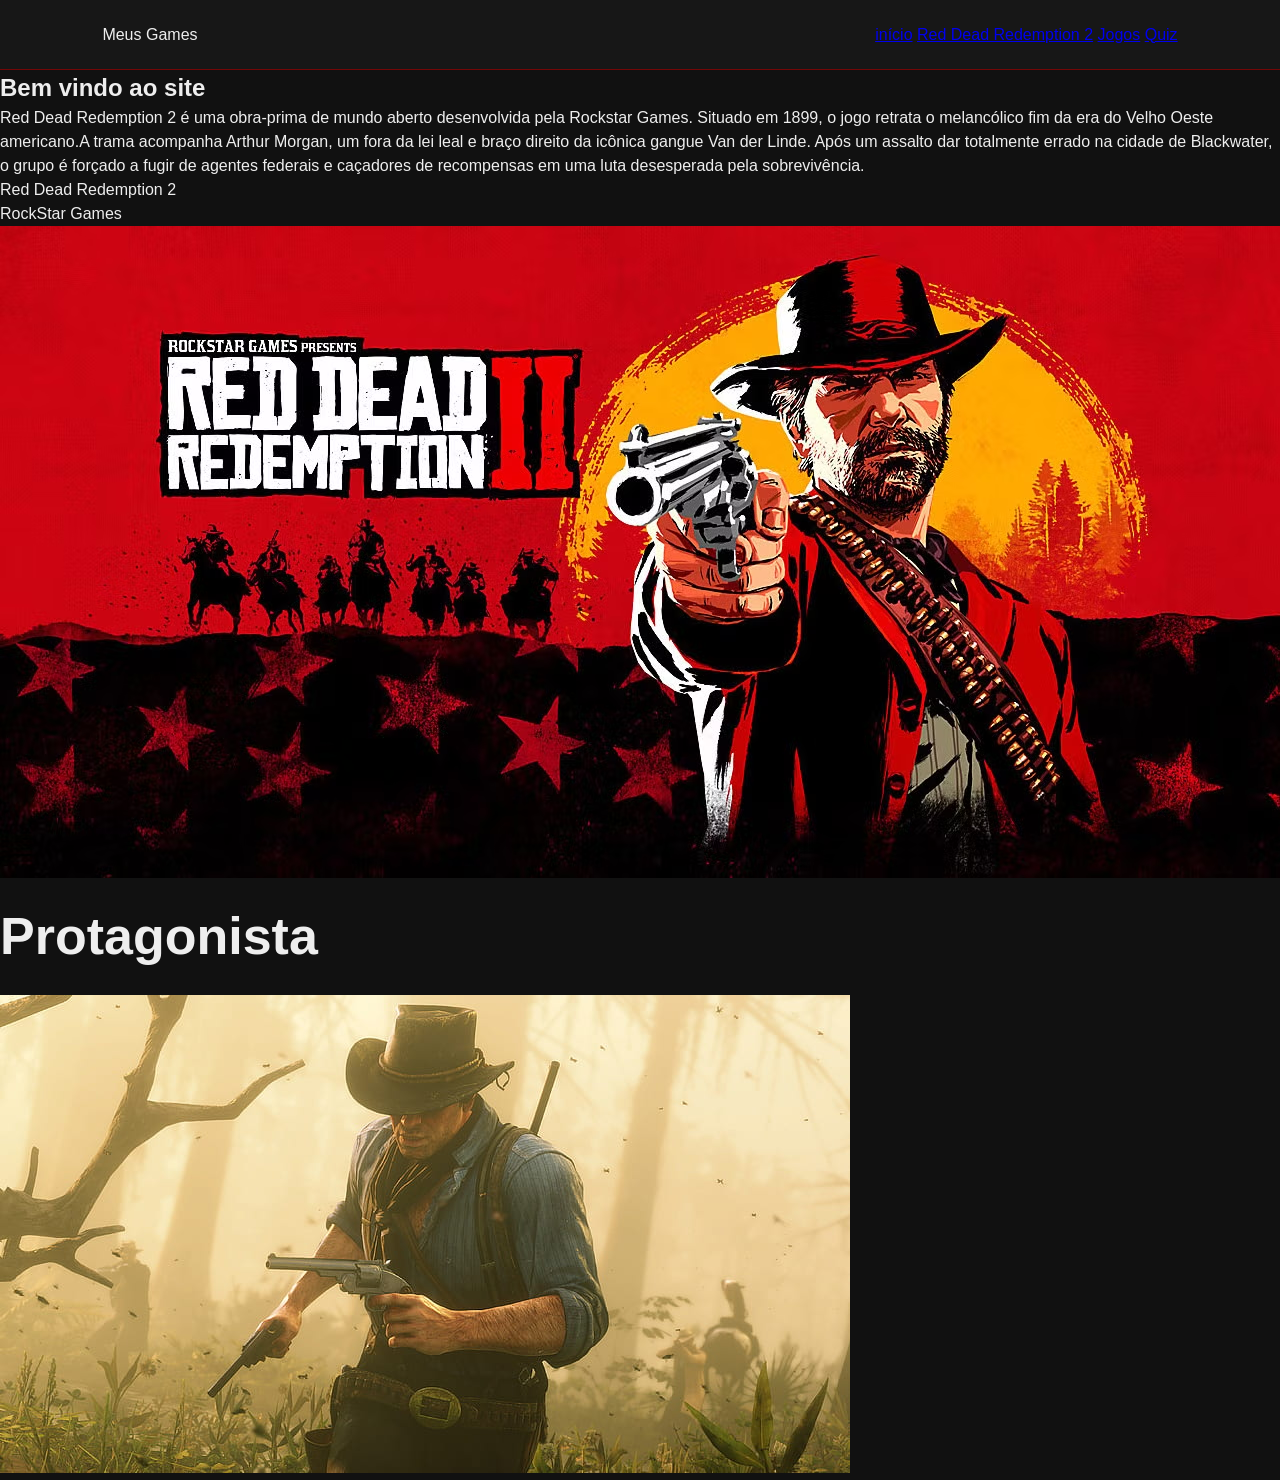
==== index.html @ 09d01063 "feat: site sobre rdr2" ====
<!DOCTYPE html>
<html lang="pt-br">

<head>
    <meta charset="UTF-8">
    <meta name="viewport" content="width=device-width, initial-scale=1.0">
    <title>Meus Games</title>
    <link rel="stylesheet" href="./assets/css/style.css">
</head>

<body>
    <header>
        <div id="numero1">
            Meus Games
        </div>
        <nav class="Menu">
            <a href="./page2.html">início</a>
            <a href="#Red Dead Redemption 2">Red Dead Redemption 2</a>
            <a href="#jogos">Jogos</a>
            <a href="#quiz">Quiz</a>
        </nav>
    </header>

    <main>
        <h2 id="inico">Bem vindo ao site</h2>
        <p>Red Dead Redemption 2 é uma obra-prima de mundo aberto desenvolvida pela Rockstar Games. Situado em 1899, o
            jogo retrata o melancólico fim da era do Velho Oeste americano.A trama acompanha Arthur Morgan, um fora da
            lei leal e braço direito da icônica gangue Van der Linde. Após um assalto dar totalmente errado na cidade de
            Blackwater, o grupo é forçado a fugir de agentes federais e caçadores de recompensas em uma luta desesperada
            pela sobrevivência.</p>
        <p>Red Dead Redemption 2</p>
        <p>RockStar Games</p>


        

    </main>



    <img src="./assets/img.download/red-dead-redemption-2-hero-banner-03-ps4-us-07jun18.avif" alt="Imagem de Destaque">
    <h1>Protagonista</h1>
    <img src="./assets/img.download/desktop-wallpaper-red-dead-redemption-2-ps4-new-games-background-and.jpg"
        alt="Imagem de Destaque">

</body>

</html>
---- assets/css/style.css ----
* {
    margin: 0;
    padding: 0;
    box-sizing: border-box;
}
 
body {
    background-color: #111;
    color: #eee;
    font-family: Arial, Helvetica, sans-serif;
    line-height: 1.5;
}
 
header {
    height: 70px;
    display: flex;
    align-items: center;
    justify-content: space-between;
    padding: 0 8%;
    background-color: #171717;
    border-bottom: 1px solid #730707;
    position: sticky;
    top: 0;
    z-index: 10;
}
 
.logo {
    font-size: 25px;
    font-weight: bold;
}
 
.logo::first-letter {
    color: #730707;
}
 
.menu {
    display: flex;
    gap: 30px;
}
 
.menu a {
    color: #aaa;
    text-decoration: none;
    font-size: 14px;
}
 
.menu a:hover {
    color: #b60000;
}
 
.destaque {
    min-height: 520px;
    position: relative;
    overflow: hidden;
}
 
.destaque img {
    width: 100%;
    height: 520px;
    object-fit: cover;
    display: block;
}
 
.destaque::after {
    content: "";
    position: absolute;
    inset: 0;
    background:
        linear-gradient(90deg,
            rgba(0, 0, 0, 0.95),
            rgba(0, 0, 0, 0.65),
            rgba(0, 0, 0, 0.15));
}
 
.destaque-conteudo {
    position: absolute;
    z-index: 1;
    top: 50%;
    left: 8%;
    transform: translateY(-50%);
    max-width: 620px;
}
 
.categoria {
    color: #e63946;
    font-size: 11px;
    font-weight: bold;
    letter-spacing: 1.5px;
}
h1 {
    font-size: 52px;
    line-height: 1,05;
    margin: 12px 0 20px;

    
}
.destaque p {
    color: #ccc;
    max-width: 550px;
    margin-bottom: 25px;
}
.botao {
    padding: 13px 22px;
    border: none;
    border-radius: 5px;
    background-color: #e63946;
    color: white;
    font-weight: bold;
    cursor: pointer;
}
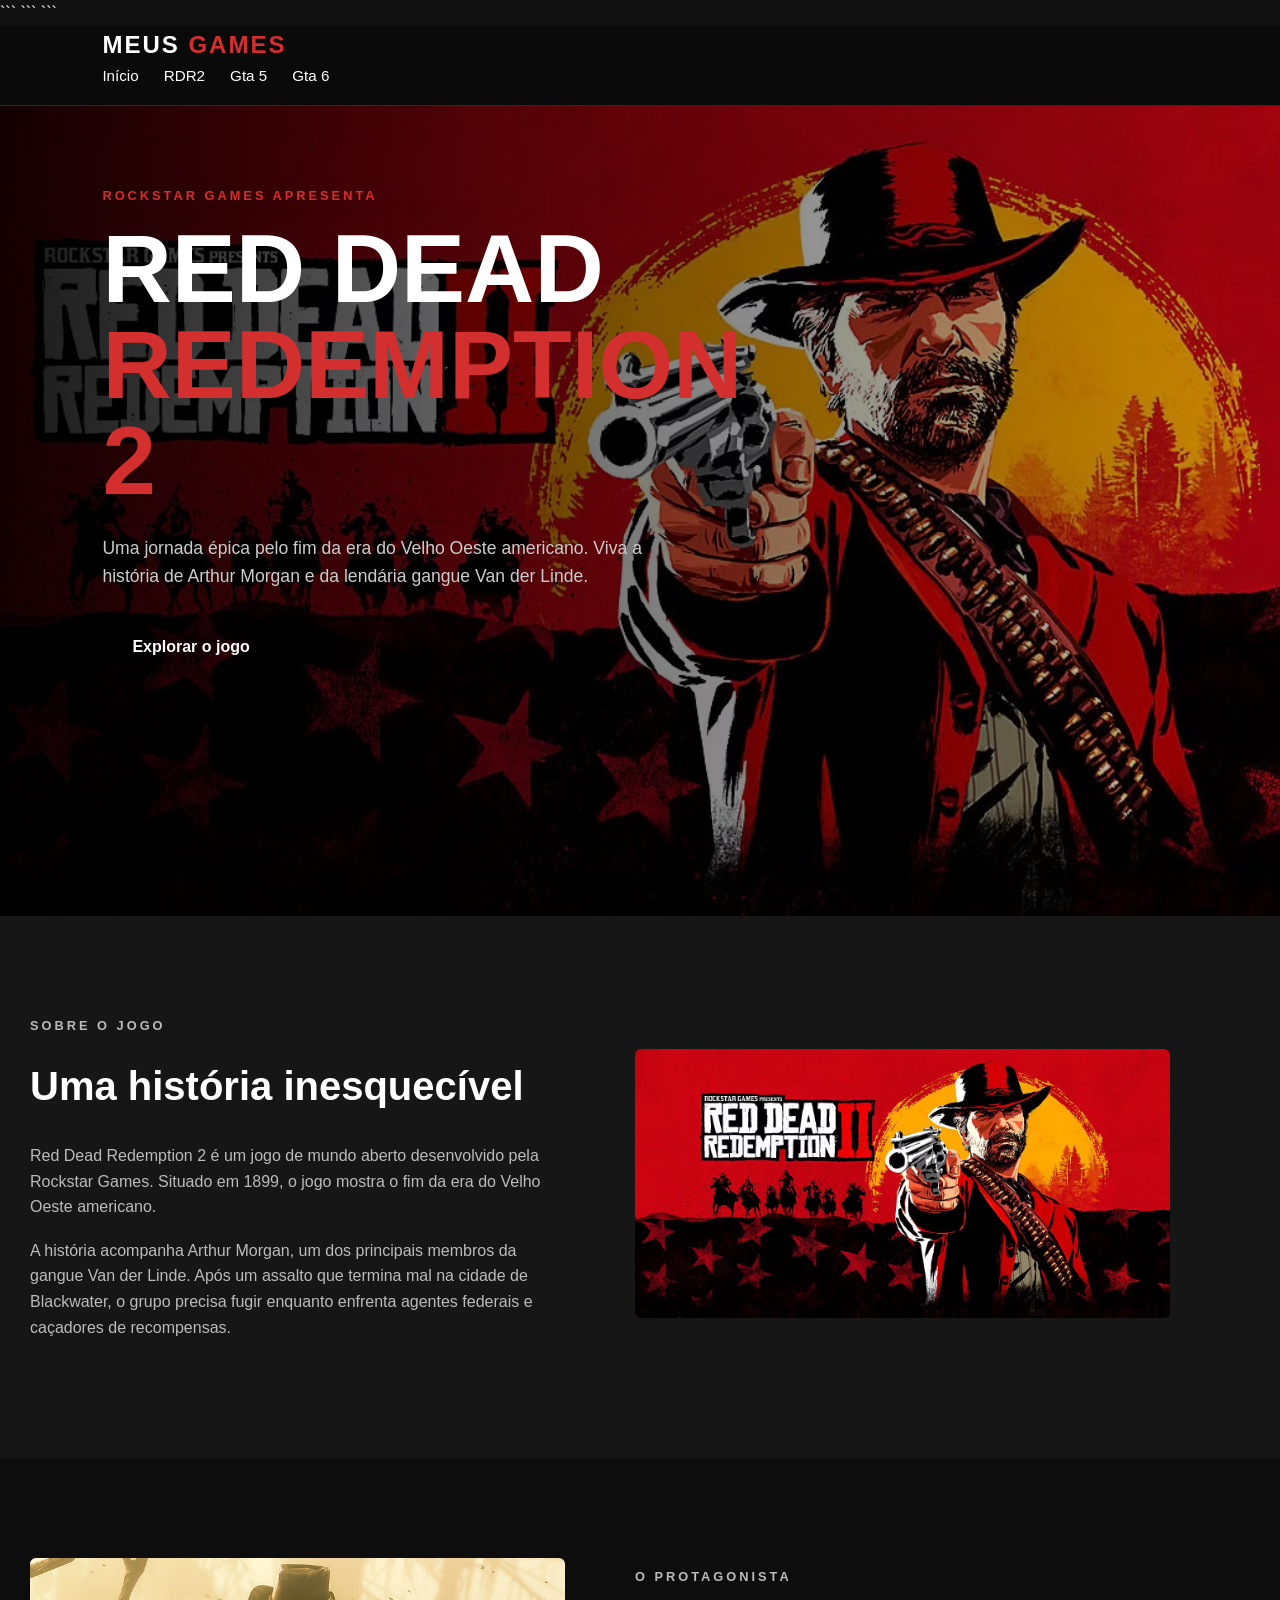
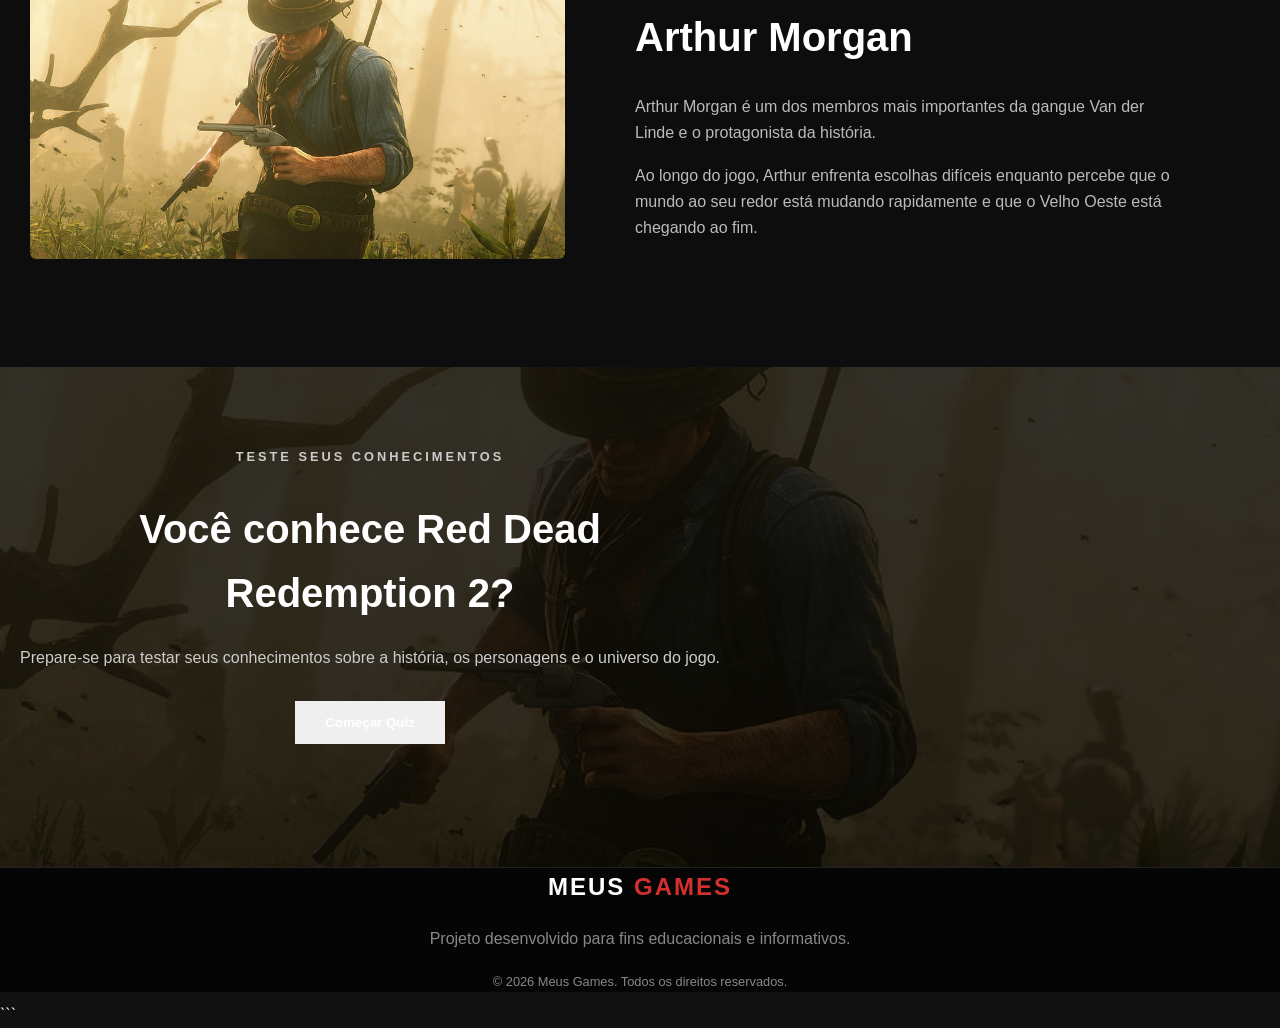
==== commit 9a55f911: "feat:site sobre rdr2" ====
--- a/index.html
+++ b/index.html
@@ -1,48 +1,196 @@
 <!DOCTYPE html>
-<html lang="pt-br">
+
+<html lang="pt-BR">
 
 <head>
     <meta charset="UTF-8">
     <meta name="viewport" content="width=device-width, initial-scale=1.0">
-    <title>Meus Games</title>
+
+    ```
+    <meta name="description" content="Site dedicado a Red Dead Redemption 2 e ao universo dos games.">
+
+    <title>Meus Games | Red Dead Redemption 2</title>
+
+    <!-- Arquivo CSS -->
     <link rel="stylesheet" href="./assets/css/style.css">
+    ```
+
 </head>
 
 <body>
-    <header>
-        <div id="numero1">
-            Meus Games
+
+    ```
+    <!-- CABEÇALHO -->
+    <header class="header">
+
+        <div class="logo">
+            <a href="#inicio">MEUS <span>GAMES</span></a>
         </div>
-        <nav class="Menu">
-            <a href="./page2.html">início</a>
-            <a href="#Red Dead Redemption 2">Red Dead Redemption 2</a>
-            <a href="#jogos">Jogos</a>
-            <a href="#quiz">Quiz</a>
+
+        <nav class="menu">
+            <a href="./page2.html">Início</a>
+            <a href="#rdr2">RDR2</a>
+            <a href="#Gta 5">Gta 5</a>
+            <a href="#Gta 6">Gta 6</a>
         </nav>
+
     </header>
 
+
+    <!-- CONTEÚDO PRINCIPAL -->
     <main>
-        <h2 id="inico">Bem vindo ao site</h2>
-        <p>Red Dead Redemption 2 é uma obra-prima de mundo aberto desenvolvida pela Rockstar Games. Situado em 1899, o
-            jogo retrata o melancólico fim da era do Velho Oeste americano.A trama acompanha Arthur Morgan, um fora da
-            lei leal e braço direito da icônica gangue Van der Linde. Após um assalto dar totalmente errado na cidade de
-            Blackwater, o grupo é forçado a fugir de agentes federais e caçadores de recompensas em uma luta desesperada
-            pela sobrevivência.</p>
-        <p>Red Dead Redemption 2</p>
-        <p>RockStar Games</p>
+
+        <!-- SEÇÃO INICIAL -->
+        <section class="hero" id="inicio">
+
+            <div class="hero-conteudo">
+
+                <p class="subtitulo">
+                    ROCKSTAR GAMES APRESENTA
+                </p>
+
+                <h1>
+                    Red Dead<br>
+                    <span>Redemption 2</span>
+                </h1>
+
+                <p class="descricao">
+                    Uma jornada épica pelo fim da era do Velho Oeste americano.
+                    Viva a história de Arthur Morgan e da lendária gangue
+                    Van der Linde.
+                </p>
+
+                <a href="#rdr2" class="botao">
+                    Explorar o jogo
+                </a>
+
+            </div>
+
+        </section>
 
 
-        
+        <!-- SOBRE O JOGO -->
+        <section class="sobre" id="rdr2">
+
+            <div class="container">
+
+                <div class="texto-sobre">
+
+                    <p class="subtitulo">SOBRE O JOGO</p>
+
+                    <h2>Uma história inesquecível</h2>
+
+                    <p>
+                        Red Dead Redemption 2 é um jogo de mundo aberto
+                        desenvolvido pela Rockstar Games. Situado em 1899,
+                        o jogo mostra o fim da era do Velho Oeste americano.
+                    </p>
+
+                    <p>
+                        A história acompanha Arthur Morgan, um dos principais
+                        membros da gangue Van der Linde. Após um assalto que
+                        termina mal na cidade de Blackwater, o grupo precisa
+                        fugir enquanto enfrenta agentes federais e caçadores
+                        de recompensas.
+                    </p>
+
+                </div>
+
+
+                <div class="imagem-sobre">
+
+                    <img src="./assets/img.download/red-dead-redemption-2-hero-banner-03-ps4-us-07jun18.avif"
+                        alt="Paisagem de Red Dead Redemption 2">
+
+                </div>
+
+            </div>
+
+        </section>
+
+
+        <!-- PERSONAGEM -->
+        <section class="personagem" id="jogos">
+
+            <div class="container personagem-container">
+
+                <div class="imagem-personagem">
+
+                    <img src="./assets/img.download/desktop-wallpaper-red-dead-redemption-2-ps4-new-games-background-and.jpg"
+                        alt="Arthur Morgan, protagonista de Red Dead Redemption 2">
+
+                </div>
+
+
+                <div class="texto-personagem">
+
+                    <p class="subtitulo">O PROTAGONISTA</p>
+
+                    <h2>Arthur Morgan</h2>
+
+                    <p>
+                        Arthur Morgan é um dos membros mais importantes da
+                        gangue Van der Linde e o protagonista da história.
+                    </p>
+
+                    <p>
+                        Ao longo do jogo, Arthur enfrenta escolhas difíceis
+                        enquanto percebe que o mundo ao seu redor está mudando
+                        rapidamente e que o Velho Oeste está chegando ao fim.
+                    </p>
+
+                </div>
+
+            </div>
+
+        </section>
+
+
+        <!-- QUIZ -->
+        <section class="quiz" id="quiz">
+
+            <div class="quiz-conteudo">
+
+                <p class="subtitulo">
+                    TESTE SEUS CONHECIMENTOS
+                </p>
+
+                <h2>Você conhece Red Dead Redemption 2?</h2>
+
+                <p>
+                    Prepare-se para testar seus conhecimentos sobre a história,
+                    os personagens e o universo do jogo.
+                </p>
+
+                <button class="botao" type="button">
+                    Começar Quiz
+                </button>
+
+            </div>
+
+        </section>
 
     </main>
 
 
+    <!-- RODAPÉ -->
+    <footer class="footer">
 
-    <img src="./assets/img.download/red-dead-redemption-2-hero-banner-03-ps4-us-07jun18.avif" alt="Imagem de Destaque">
-    <h1>Protagonista</h1>
-    <img src="./assets/img.download/desktop-wallpaper-red-dead-redemption-2-ps4-new-games-background-and.jpg"
-        alt="Imagem de Destaque">
+        <div class="logo">
+            MEUS <span>GAMES</span>
+        </div>
+
+        <p>
+            Projeto desenvolvido para fins educacionais e informativos.
+        </p>
+
+        <p class="copyright">
+            &copy; 2026 Meus Games. Todos os direitos reservados.
+        </p>
+
+    </footer>
+    ```
 
 </body>
 
-</html>
+</html>
--- a/assets/css/style.css
+++ b/assets/css/style.css
@@ -1,110 +1,369 @@
+
 * {
-    margin: 0;
-    padding: 0;
-    box-sizing: border-box;
-}
- 
+  margin: 0;
+  padding: 0;
+  box-sizing: border-box;
+  }
+
+html {
+scroll-behavior: smooth;
+}
+
 body {
-    background-color: #111;
-    color: #eee;
-    font-family: Arial, Helvetica, sans-serif;
-    line-height: 1.5;
-}
- 
-header {
-    height: 70px;
-    display: flex;
-    align-items: center;
-    justify-content: space-between;
-    padding: 0 8%;
-    background-color: #171717;
-    border-bottom: 1px solid #730707;
-    position: sticky;
-    top: 0;
-    z-index: 10;
-}
- 
+font-family: Arial, Helvetica, sans-serif;
+background-color: #111;
+color: #fff;
+line-height: 1.6;
+}
+
+/* ========================================
+CABEÇALHO
+======================================== */
+
+.header {
+width: 100%;
+min-height: 80px;
+
+```
+display: flex;
+align-items: center;
+justify-content: space-between;
+
+padding: 0 8%;
+
+background-color: #0a0a0a;
+
+position: sticky;
+top: 0;
+z-index: 1000;
+
+border-bottom: 1px solid #2a2a2a;
+```
+
+}
+
+/* ========================================
+LOGO
+======================================== */
+
 .logo {
-    font-size: 25px;
-    font-weight: bold;
-}
- 
-.logo::first-letter {
-    color: #730707;
-}
- 
+font-size: 1.5rem;
+font-weight: bold;
+letter-spacing: 2px;
+}
+
+.logo a {
+color: #fff;
+text-decoration: none;
+}
+
+.logo span {
+color: #d32f2f;
+}
+
+/* ========================================
+MENU
+======================================== */
+
 .menu {
-    display: flex;
-    gap: 30px;
-}
- 
+display: flex;
+gap: 25px;
+}
+
 .menu a {
-    color: #aaa;
-    text-decoration: none;
-    font-size: 14px;
-}
- 
+color: #fff;
+text-decoration: none;
+font-size: 0.95rem;
+transition: 0.3s;
+}
+
 .menu a:hover {
-    color: #b60000;
-}
- 
-.destaque {
-    min-height: 520px;
-    position: relative;
-    overflow: hidden;
-}
- 
-.destaque img {
-    width: 100%;
-    height: 520px;
-    object-fit: cover;
-    display: block;
-}
- 
-.destaque::after {
-    content: "";
-    position: absolute;
-    inset: 0;
-    background:
-        linear-gradient(90deg,
-            rgba(0, 0, 0, 0.95),
-            rgba(0, 0, 0, 0.65),
-            rgba(0, 0, 0, 0.15));
-}
- 
-.destaque-conteudo {
-    position: absolute;
-    z-index: 1;
-    top: 50%;
-    left: 8%;
-    transform: translateY(-50%);
-    max-width: 620px;
-}
- 
-.categoria {
-    color: #e63946;
-    font-size: 11px;
-    font-weight: bold;
-    letter-spacing: 1.5px;
-}
-h1 {
-    font-size: 52px;
-    line-height: 1,05;
-    margin: 12px 0 20px;
-
-    
-}
-.destaque p {
-    color: #ccc;
-    max-width: 550px;
-    margin-bottom: 25px;
-}
+color: #d32f2f;
+}
+
+/* ========================================
+HERO
+======================================== */
+
+.hero {
+min-height: 90vh;
+
+```
+display: flex;
+align-items: center;
+
+padding: 80px 8%;
+
+background:
+    linear-gradient(
+        90deg,
+        rgba(0, 0, 0, 0.9),
+        rgba(0, 0, 0, 0.5),
+        rgba(0, 0, 0, 0.2)
+    ),
+    url("../img.download/red-dead-redemption-2-hero-banner-03-ps4-us-07jun18.avif");
+
+background-size: cover;
+background-position: center;
+```
+
+}
+
+.hero-conteudo {
+max-width: 650px;
+}
+
+.subtitulo {
+color: #d32f2f;
+font-size: 0.8rem;
+font-weight: bold;
+letter-spacing: 3px;
+margin-bottom: 15px;
+}
+
+.hero h1 {
+font-size: clamp(3rem, 8vw, 6rem);
+line-height: 1;
+margin-bottom: 25px;
+text-transform: uppercase;
+}
+
+.hero h1 span {
+color: #d32f2f;
+}
+
+.descricao {
+max-width: 550px;
+font-size: 1.1rem;
+color: #ccc;
+margin-bottom: 30px;
+}
+
+/* ========================================
+BOTÕES
+======================================== */
+
 .botao {
-    padding: 13px 22px;
-    border: none;
-    border-radius: 5px;
-    background-color: #e63946;
-    color: white;
-    font-weight: bold;
-    cursor: pointer;
-}
+display: inline-block;
+
+```
+background-color: #d32f2f;
+color: #fff;
+
+padding: 14px 30px;
+
+border: none;
+text-decoration: none;
+
+font-weight: bold;
+
+cursor: pointer;
+
+transition: 0.3s;
+```
+
+}
+
+.botao:hover {
+background-color: #fff;
+color: #111;
+
+```
+transform: translateY(-3px);
+```
+
+}
+
+/* ========================================
+CONTAINER
+======================================== */
+
+.container {
+max-width: 1200px;
+
+```
+margin: auto;
+
+padding: 100px 30px;
+
+display: flex;
+align-items: center;
+
+gap: 70px;
+```
+
+}
+
+/* ========================================
+SOBRE O JOGO
+======================================== */
+
+.sobre {
+background-color: #161616;
+}
+
+.texto-sobre,
+.texto-personagem {
+flex: 1;
+}
+
+.texto-sobre h2,
+.texto-personagem h2,
+.quiz h2 {
+font-size: 2.5rem;
+margin-bottom: 25px;
+}
+
+.texto-sobre p,
+.texto-personagem p {
+color: #bbb;
+margin-bottom: 18px;
+}
+
+/* ========================================
+IMAGENS
+======================================== */
+
+.imagem-sobre,
+.imagem-personagem {
+flex: 1;
+}
+
+.imagem-sobre img,
+.imagem-personagem img {
+width: 100%;
+
+```
+display: block;
+
+border-radius: 6px;
+
+transition: transform 0.4s ease;
+```
+
+}
+
+.imagem-sobre img:hover,
+.imagem-personagem img:hover {
+transform: scale(1.03);
+}
+
+/* ========================================
+PERSONAGEM
+======================================== */
+
+.personagem {
+background-color: #0d0d0d;
+}
+
+/* ========================================
+QUIZ
+======================================== */
+
+.quiz {
+min-height: 500px;
+
+```
+display: flex;
+align-items: center;
+justify-content: center;
+
+text-align: center;
+
+padding: 80px 20px;
+
+background:
+    linear-gradient(
+        rgba(0, 0, 0, 0.8),
+        rgba(0, 0, 0, 0.8)
+    ),
+    url("../img.download/desktop-wallpaper-red-dead-redemption-2-ps4-new-games-background-and.jpg");
+
+background-size: cover;
+background-position: center;
+```
+
+}
+
+.quiz-conteudo {
+max-width: 700px;
+}
+
+.quiz h2 {
+margin-bottom: 20px;
+}
+
+.quiz p {
+color: #ccc;
+margin-bottom: 30px;
+}
+
+/* ========================================
+RODAPÉ
+======================================== */
+
+.footer {
+text-align: center;
+
+```
+padding: 60px 20px;
+
+background-color: #050505;
+
+border-top: 1px solid #222;
+```
+
+}
+
+.footer .logo {
+margin-bottom: 20px;
+}
+
+.footer p {
+color: #888;
+margin-bottom: 10px;
+}
+
+.copyright {
+font-size: 0.8rem;
+margin-top: 20px;
+}
+
+/* ========================================
+RESPONSIVIDADE
+======================================== */
+
+@media (max-width: 800px) {
+
+```
+.header {
+    flex-direction: column;
+    padding: 20px;
+    gap: 20px;
+}
+
+.menu {
+    gap: 15px;
+    flex-wrap: wrap;
+    justify-content: center;
+}
+
+.container {
+    flex-direction: column;
+    gap: 40px;
+    padding: 70px 25px;
+}
+
+.texto-sobre h2,
+.texto-personagem h2,
+.quiz h2 {
+    font-size: 2rem;
+}
+
+.hero {
+    text-align: center;
+    justify-content: center;
+}
+```
+
+}
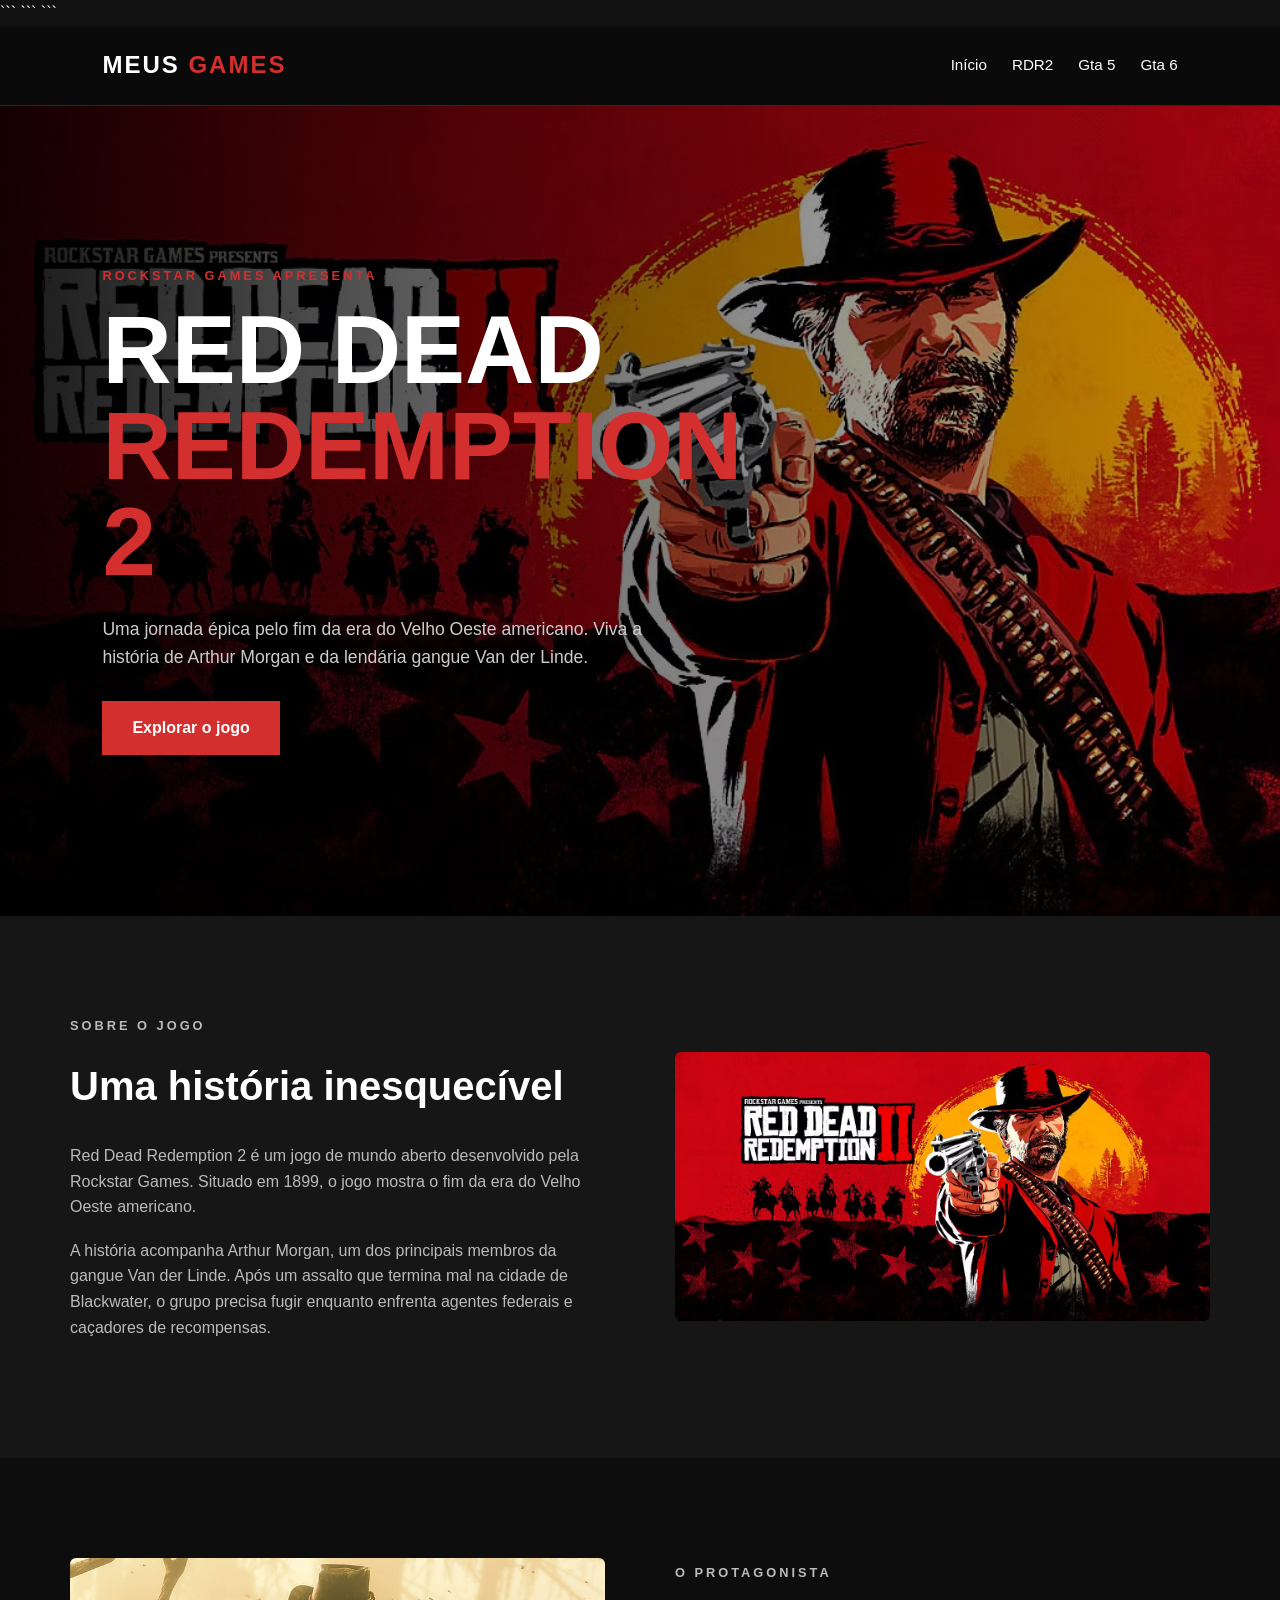
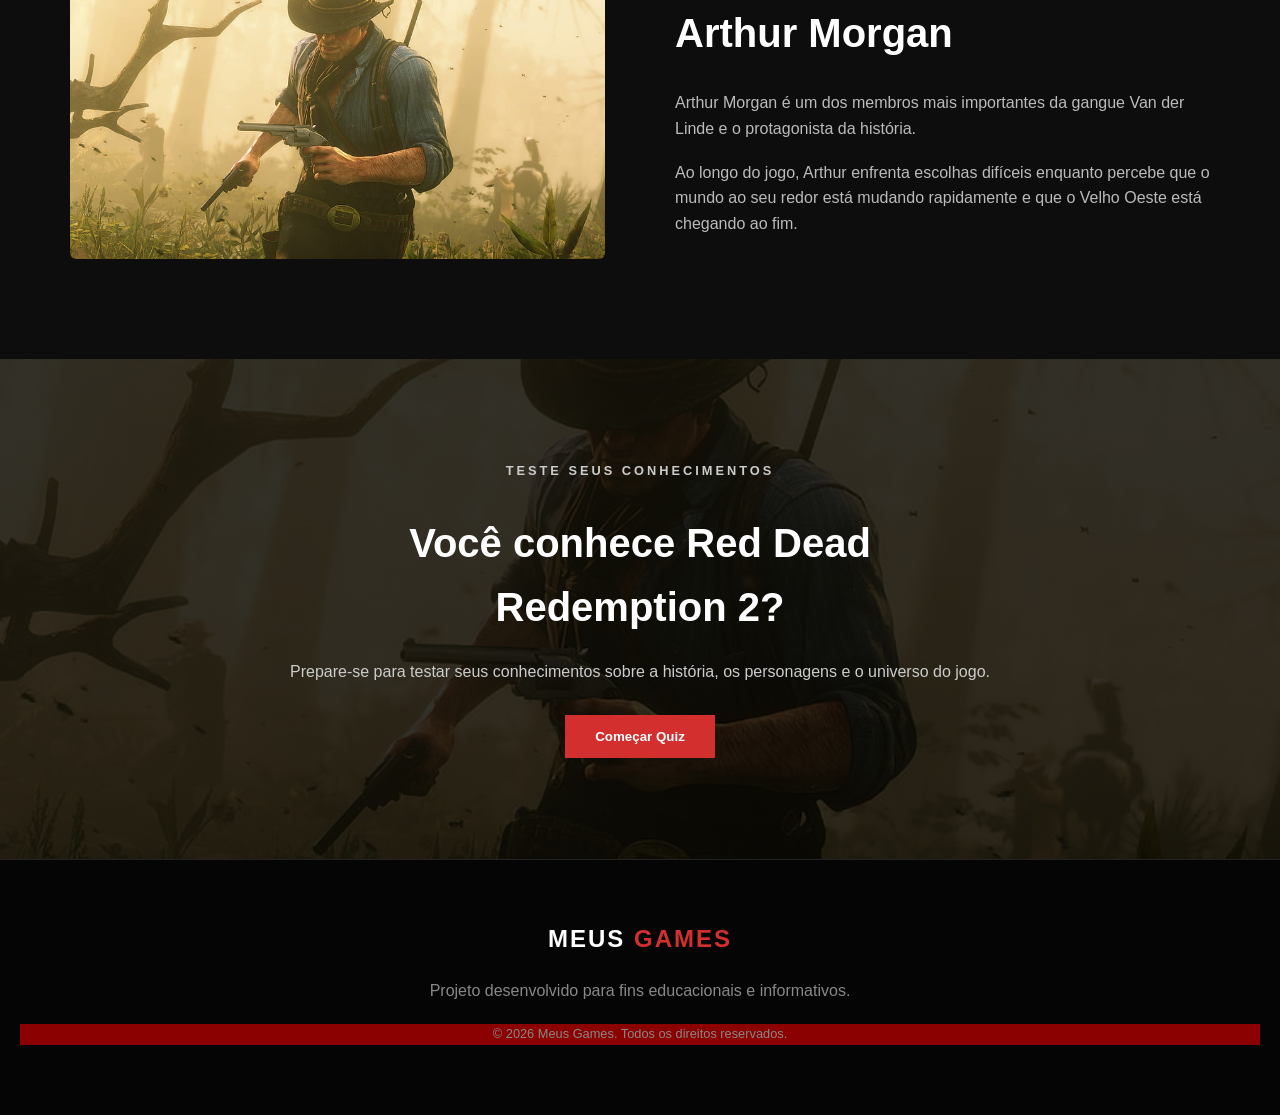
==== commit d8cd4117: "feat:site sobre rdr2" ====
--- a/index.html
+++ b/index.html
@@ -11,7 +11,7 @@
 
     <title>Meus Games | Red Dead Redemption 2</title>
 
-    <!-- Arquivo CSS -->
+    
     <link rel="stylesheet" href="./assets/css/style.css">
     ```
 
@@ -20,7 +20,7 @@
 <body>
 
     ```
-    <!-- CABEÇALHO -->
+    
     <header class="header">
 
         <div class="logo">
@@ -37,10 +37,10 @@
     </header>
 
 
-    <!-- CONTEÚDO PRINCIPAL -->
+    
     <main>
 
-        <!-- SEÇÃO INICIAL -->
+    
         <section class="hero" id="inicio">
 
             <div class="hero-conteudo">
@@ -69,7 +69,7 @@
         </section>
 
 
-        <!-- SOBRE O JOGO -->
+        
         <section class="sobre" id="rdr2">
 
             <div class="container">
@@ -109,7 +109,7 @@
         </section>
 
 
-        <!-- PERSONAGEM -->
+        
         <section class="personagem" id="jogos">
 
             <div class="container personagem-container">
@@ -146,7 +146,7 @@
         </section>
 
 
-        <!-- QUIZ -->
+        
         <section class="quiz" id="quiz">
 
             <div class="quiz-conteudo">
@@ -173,7 +173,7 @@
     </main>
 
 
-    <!-- RODAPÉ -->
+    
     <footer class="footer">
 
         <div class="logo">
@@ -189,8 +189,7 @@
         </p>
 
     </footer>
-    ```
-
+    
 </body>
 
 </html>
--- a/assets/css/style.css
+++ b/assets/css/style.css
@@ -4,96 +4,58 @@
   padding: 0;
   box-sizing: border-box;
   }
-
 html {
 scroll-behavior: smooth;
 }
-
 body {
 font-family: Arial, Helvetica, sans-serif;
 background-color: #111;
 color: #fff;
 line-height: 1.6;
 }
-
-/* ========================================
-CABEÇALHO
-======================================== */
-
 .header {
 width: 100%;
 min-height: 80px;
-
-```
 display: flex;
 align-items: center;
 justify-content: space-between;
-
 padding: 0 8%;
-
 background-color: #0a0a0a;
-
 position: sticky;
 top: 0;
 z-index: 1000;
-
 border-bottom: 1px solid #2a2a2a;
-```
-
-}
-
-/* ========================================
-LOGO
-======================================== */
-
+}
 .logo {
 font-size: 1.5rem;
 font-weight: bold;
 letter-spacing: 2px;
 }
-
 .logo a {
 color: #fff;
 text-decoration: none;
 }
-
 .logo span {
 color: #d32f2f;
 }
-
-/* ========================================
-MENU
-======================================== */
-
 .menu {
 display: flex;
 gap: 25px;
 }
-
 .menu a {
 color: #fff;
 text-decoration: none;
 font-size: 0.95rem;
 transition: 0.3s;
 }
-
 .menu a:hover {
 color: #d32f2f;
 }
-
-/* ========================================
-HERO
-======================================== */
-
 .hero {
 min-height: 90vh;
-
-```
-display: flex;
-align-items: center;
-
+display: flex;
+align-items: center;
 padding: 80px 8%;
-
 background:
     linear-gradient(
         90deg,
@@ -105,14 +67,10 @@
 
 background-size: cover;
 background-position: center;
-```
-
-}
-
+}
 .hero-conteudo {
 max-width: 650px;
 }
-
 .subtitulo {
 color: #d32f2f;
 font-size: 0.8rem;
@@ -120,158 +78,88 @@
 letter-spacing: 3px;
 margin-bottom: 15px;
 }
-
 .hero h1 {
 font-size: clamp(3rem, 8vw, 6rem);
 line-height: 1;
 margin-bottom: 25px;
 text-transform: uppercase;
 }
-
 .hero h1 span {
 color: #d32f2f;
 }
-
 .descricao {
 max-width: 550px;
 font-size: 1.1rem;
 color: #ccc;
 margin-bottom: 30px;
 }
-
-/* ========================================
-BOTÕES
-======================================== */
-
 .botao {
 display: inline-block;
-
-```
 background-color: #d32f2f;
 color: #fff;
-
 padding: 14px 30px;
-
 border: none;
 text-decoration: none;
-
 font-weight: bold;
-
 cursor: pointer;
-
 transition: 0.3s;
-```
-
-}
-
+}
 .botao:hover {
 background-color: #fff;
 color: #111;
-
-```
 transform: translateY(-3px);
-```
-
-}
-
-/* ========================================
-CONTAINER
-======================================== */
-
+}
 .container {
 max-width: 1200px;
-
-```
 margin: auto;
-
 padding: 100px 30px;
-
-display: flex;
-align-items: center;
-
+display: flex;
+align-items: center;
 gap: 70px;
-```
-
-}
-
-/* ========================================
-SOBRE O JOGO
-======================================== */
-
+}
 .sobre {
 background-color: #161616;
 }
-
 .texto-sobre,
 .texto-personagem {
 flex: 1;
 }
-
 .texto-sobre h2,
 .texto-personagem h2,
 .quiz h2 {
 font-size: 2.5rem;
 margin-bottom: 25px;
 }
-
 .texto-sobre p,
 .texto-personagem p {
 color: #bbb;
 margin-bottom: 18px;
 }
-
-/* ========================================
-IMAGENS
-======================================== */
-
 .imagem-sobre,
 .imagem-personagem {
 flex: 1;
 }
-
 .imagem-sobre img,
 .imagem-personagem img {
 width: 100%;
-
-```
 display: block;
-
 border-radius: 6px;
-
 transition: transform 0.4s ease;
-```
-
-}
-
+}
 .imagem-sobre img:hover,
 .imagem-personagem img:hover {
 transform: scale(1.03);
 }
-
-/* ========================================
-PERSONAGEM
-======================================== */
-
 .personagem {
 background-color: #0d0d0d;
 }
-
-/* ========================================
-QUIZ
-======================================== */
-
 .quiz {
 min-height: 500px;
-
-```
 display: flex;
 align-items: center;
 justify-content: center;
-
 text-align: center;
-
 padding: 80px 20px;
-
 background:
     linear-gradient(
         rgba(0, 0, 0, 0.8),
@@ -281,89 +169,58 @@
 
 background-size: cover;
 background-position: center;
-```
-
-}
-
+}
 .quiz-conteudo {
 max-width: 700px;
 }
-
 .quiz h2 {
 margin-bottom: 20px;
 }
-
 .quiz p {
-color: #ccc;
+color:#ccc;
 margin-bottom: 30px;
 }
-
-/* ========================================
-RODAPÉ
-======================================== */
-
 .footer {
 text-align: center;
-
-```
 padding: 60px 20px;
-
 background-color: #050505;
-
 border-top: 1px solid #222;
-```
-
-}
-
+}
 .footer .logo {
 margin-bottom: 20px;
 }
-
 .footer p {
 color: #888;
 margin-bottom: 10px;
 }
-
 .copyright {
 font-size: 0.8rem;
 margin-top: 20px;
-}
-
-/* ========================================
-RESPONSIVIDADE
-======================================== */
-
+background-color: #8b0000;
+}
 @media (max-width: 800px) {
-
-```
 .header {
     flex-direction: column;
     padding: 20px;
     gap: 20px;
 }
-
 .menu {
     gap: 15px;
     flex-wrap: wrap;
     justify-content: center;
 }
-
 .container {
     flex-direction: column;
     gap: 40px;
     padding: 70px 25px;
 }
-
 .texto-sobre h2,
 .texto-personagem h2,
 .quiz h2 {
     font-size: 2rem;
 }
-
 .hero {
     text-align: center;
     justify-content: center;
 }
-```
-
-}
+}
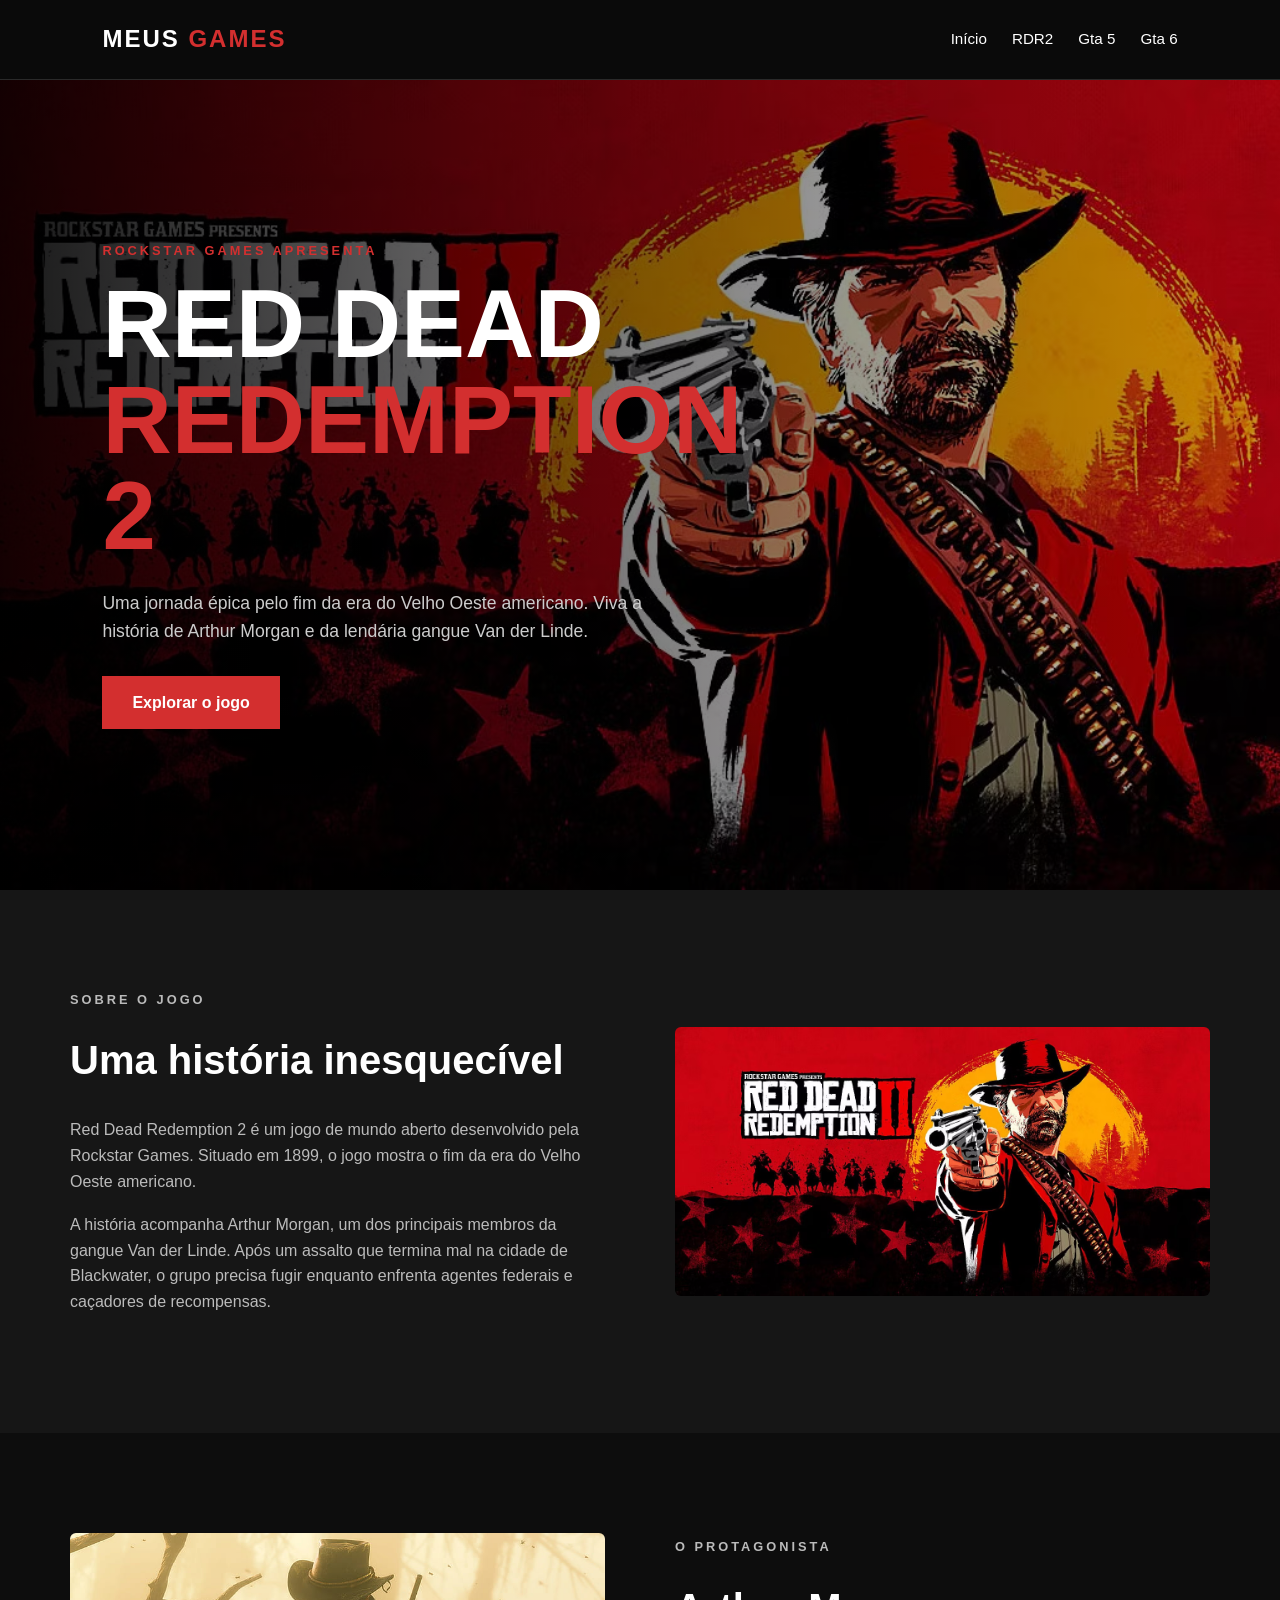
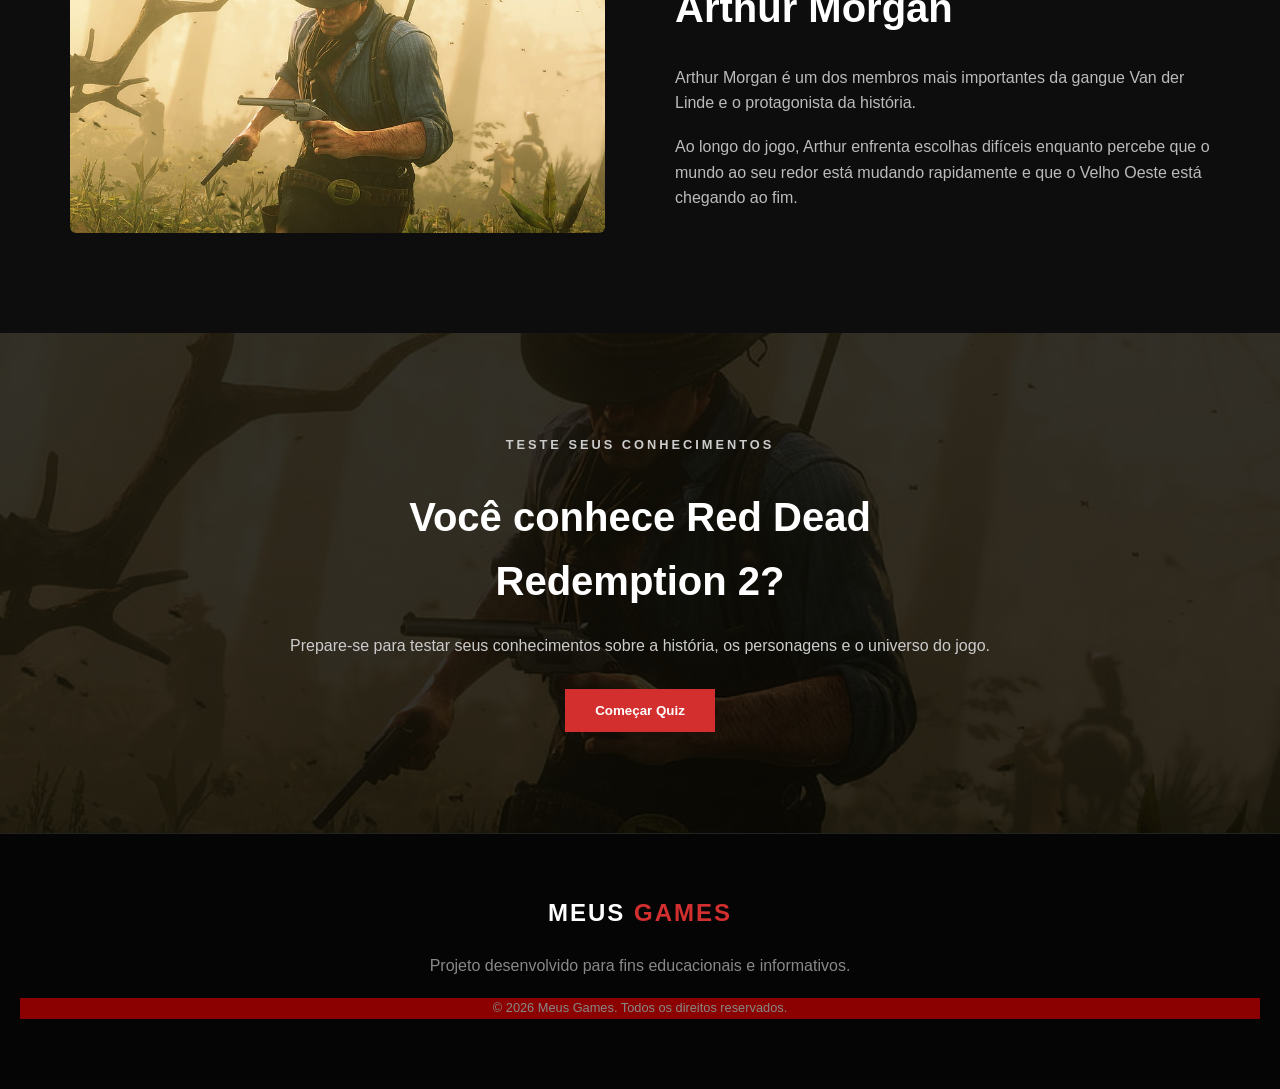
==== commit dd1bd69d: "feat:criar site sobre rdr2" ====
--- a/index.html
+++ b/index.html
@@ -6,20 +6,19 @@
     <meta charset="UTF-8">
     <meta name="viewport" content="width=device-width, initial-scale=1.0">
 
-    ```
+
     <meta name="description" content="Site dedicado a Red Dead Redemption 2 e ao universo dos games.">
 
     <title>Meus Games | Red Dead Redemption 2</title>
 
     
     <link rel="stylesheet" href="./assets/css/style.css">
-    ```
+    
 
 </head>
 
 <body>
 
-    ```
     
     <header class="header">
 
@@ -31,7 +30,7 @@
             <a href="./page2.html">Início</a>
             <a href="#rdr2">RDR2</a>
             <a href="#Gta 5">Gta 5</a>
-            <a href="#Gta 6">Gta 6</a>
+            <a href="./page3.html">Gta 6</a>
         </nav>
 
     </header>
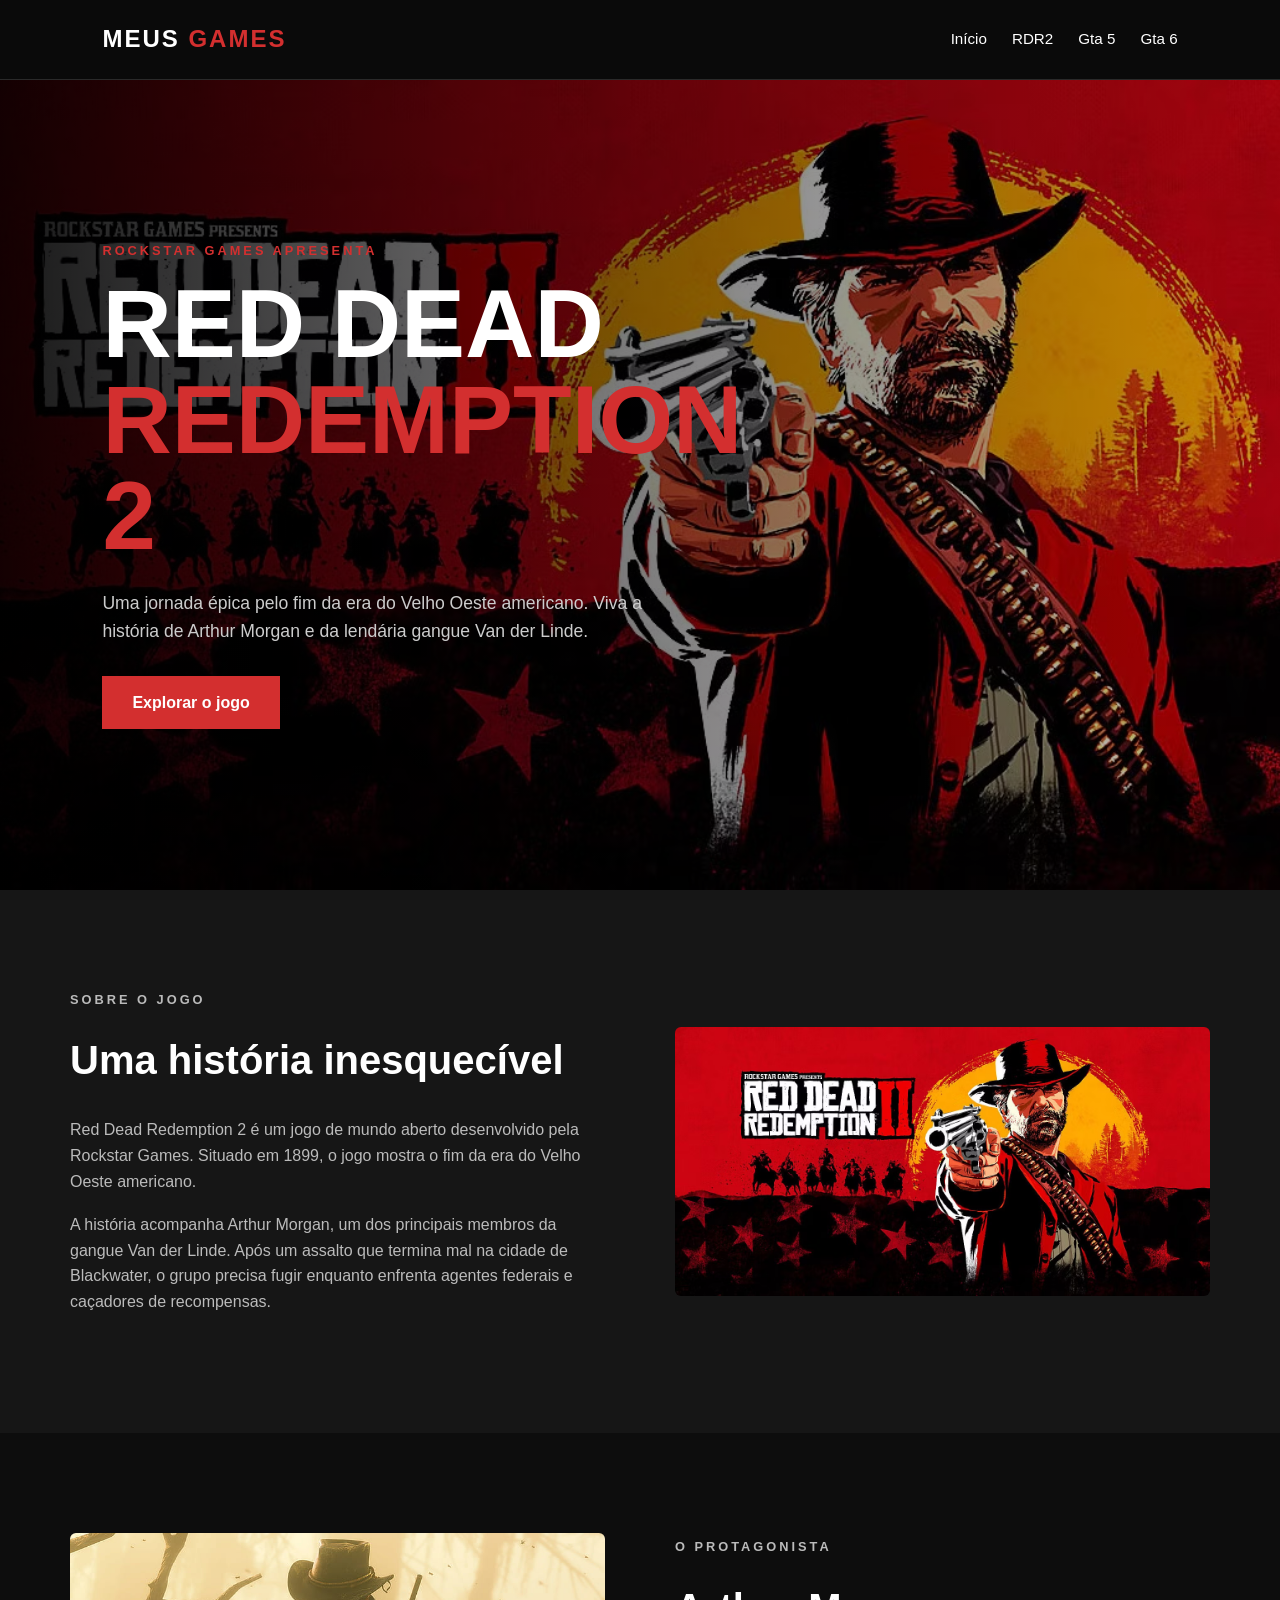
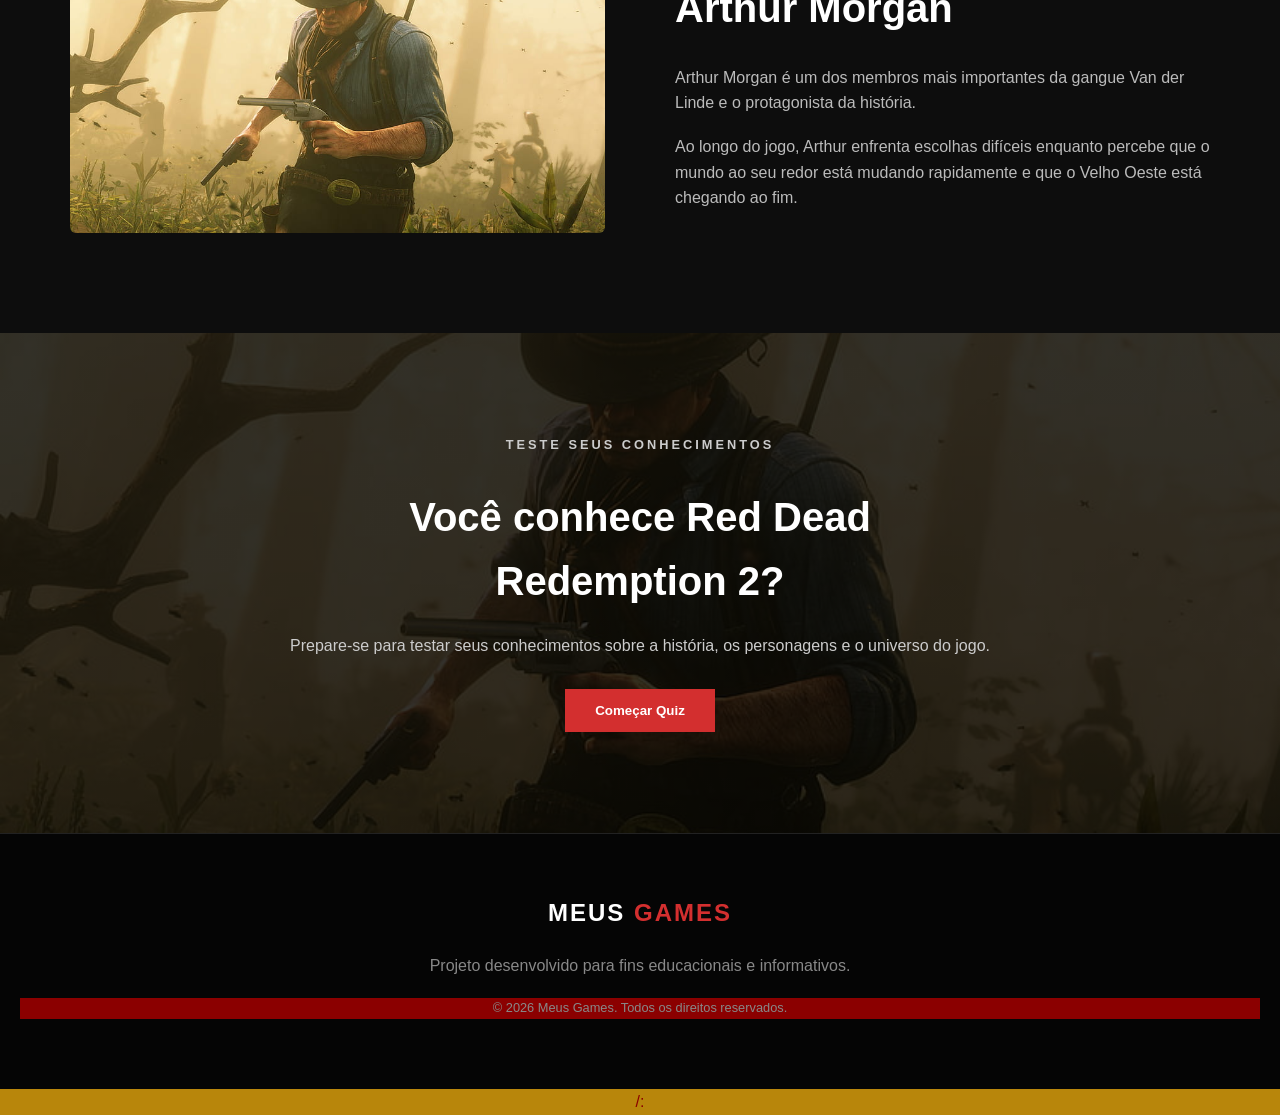
==== commit 9c1ece79: "feat:site sobre rdr2" ====
--- a/index.html
+++ b/index.html
@@ -6,40 +6,42 @@
     <meta charset="UTF-8">
     <meta name="viewport" content="width=device-width, initial-scale=1.0">
 
-
     <meta name="description" content="Site dedicado a Red Dead Redemption 2 e ao universo dos games.">
 
     <title>Meus Games | Red Dead Redemption 2</title>
 
+    <link rel="stylesheet" href="./assets/css/style.css">
+
+    <link rel="stylesheet" href="./script.js">
     
-    <link rel="stylesheet" href="./assets/css/style.css">
-    
-
 </head>
 
 <body>
 
-    
     <header class="header">
 
         <div class="logo">
+
             <a href="#inicio">MEUS <span>GAMES</span></a>
+
         </div>
 
         <nav class="menu">
+
             <a href="./page2.html">Início</a>
+
             <a href="#rdr2">RDR2</a>
+
             <a href="#Gta 5">Gta 5</a>
+
             <a href="./page3.html">Gta 6</a>
+
         </nav>
 
     </header>
 
-
-    
     <main>
 
-    
         <section class="hero" id="inicio">
 
             <div class="hero-conteudo">
@@ -107,8 +109,6 @@
 
         </section>
 
-
-        
         <section class="personagem" id="jogos">
 
             <div class="container personagem-container">
@@ -119,7 +119,6 @@
                         alt="Arthur Morgan, protagonista de Red Dead Redemption 2">
 
                 </div>
-
 
                 <div class="texto-personagem">
 
@@ -144,8 +143,6 @@
 
         </section>
 
-
-        
         <section class="quiz" id="quiz">
 
             <div class="quiz-conteudo">
@@ -171,8 +168,6 @@
 
     </main>
 
-
-    
     <footer class="footer">
 
         <div class="logo">
@@ -191,4 +186,7 @@
     
 </body>
 
-</html>+</html>
+<p class="triste">
+    /:
+</p>
--- a/assets/css/style.css
+++ b/assets/css/style.css
@@ -224,3 +224,10 @@
     justify-content: center;
 }
 }
+.triste {
+    align-items: center;
+    text-align: center;
+    color: #8b0000;
+    background-color: darkgoldenrod;
+    
+}
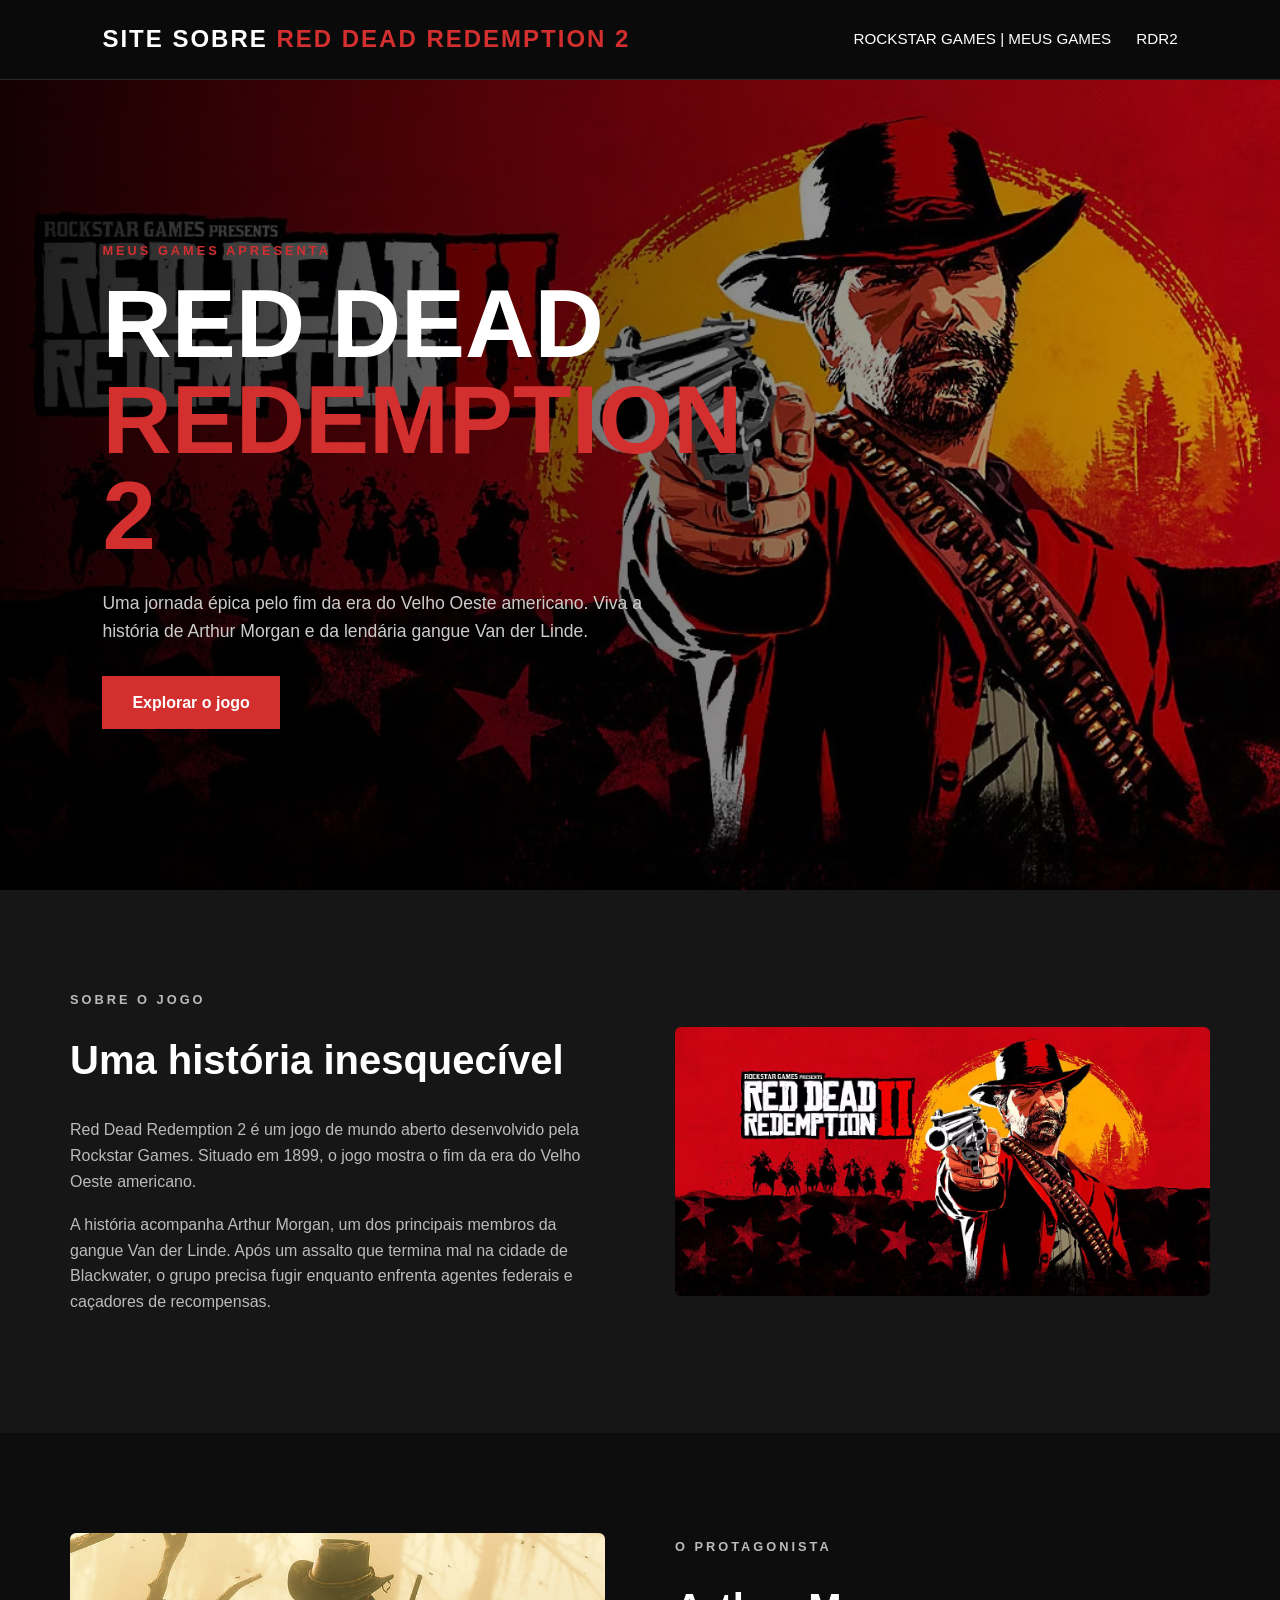
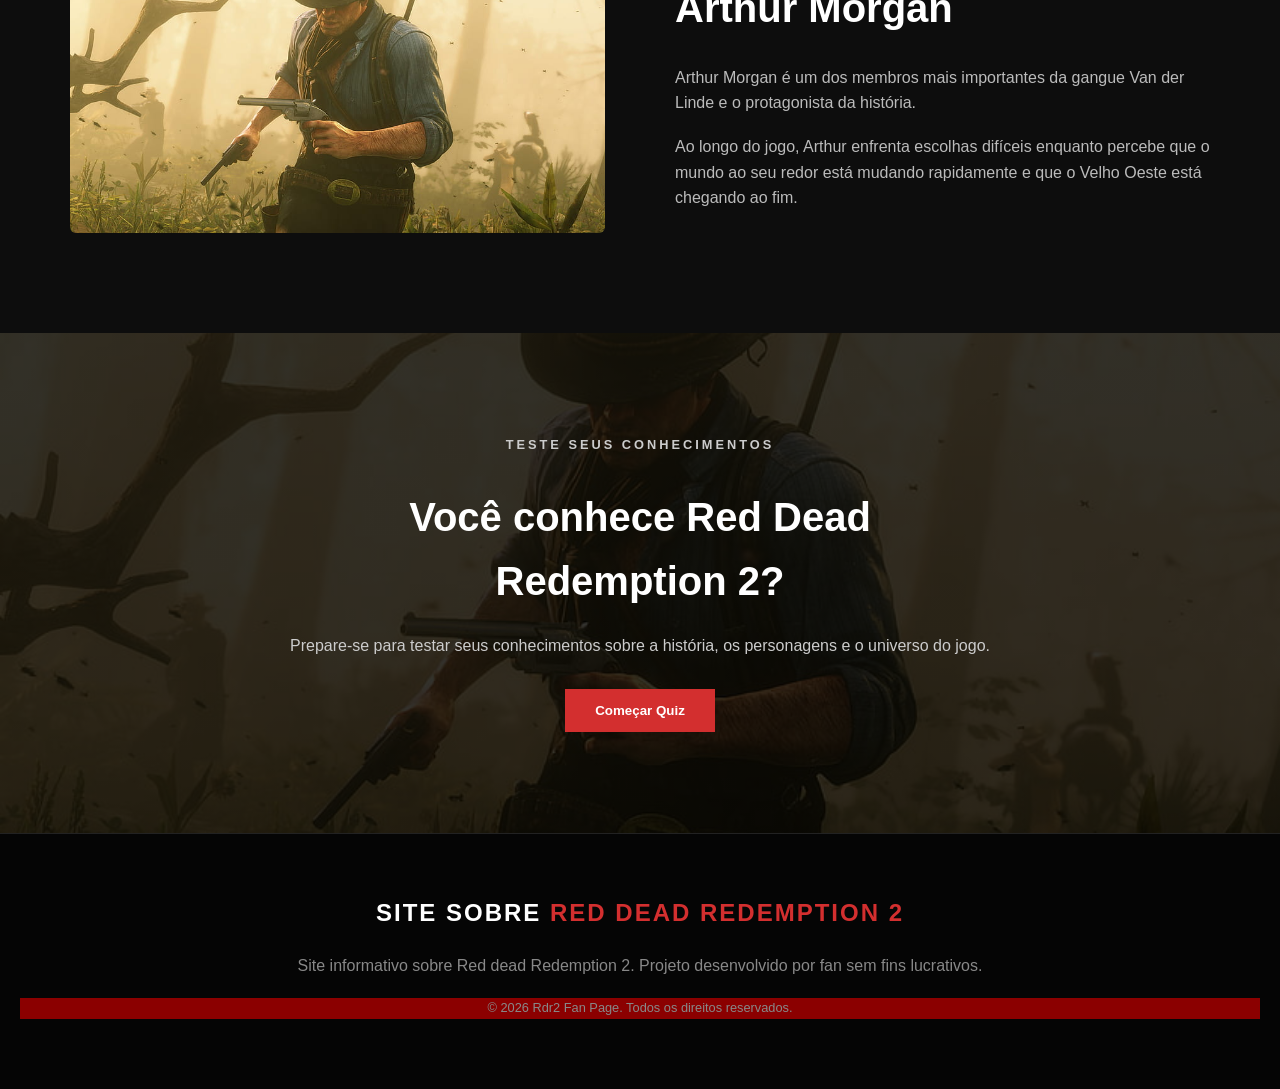
==== commit 39c900ca: "feat : site sobre rdr2" ====
--- a/index.html
+++ b/index.html
@@ -11,8 +11,7 @@
     <title>Meus Games | Red Dead Redemption 2</title>
 
     <link rel="stylesheet" href="./assets/css/style.css">
-
-    <link rel="stylesheet" href="./script.js">
+    <script src="./script.js" defer></script>
     
 </head>
 
@@ -22,19 +21,16 @@
 
         <div class="logo">
 
-            <a href="#inicio">MEUS <span>GAMES</span></a>
+            <a href="#inicio">SITE SOBRE <span>RED DEAD REDEMPTION 2</span></a>
 
         </div>
 
         <nav class="menu">
 
-            <a href="./page2.html">Início</a>
+            <a href="./page2.html">ROCKSTAR GAMES  | MEUS GAMES</a>
 
             <a href="#rdr2">RDR2</a>
 
-            <a href="#Gta 5">Gta 5</a>
-
-            <a href="./page3.html">Gta 6</a>
 
         </nav>
 
@@ -47,7 +43,7 @@
             <div class="hero-conteudo">
 
                 <p class="subtitulo">
-                    ROCKSTAR GAMES APRESENTA
+                    MEUS GAMES APRESENTA
                 </p>
 
                 <h1>
@@ -171,15 +167,16 @@
     <footer class="footer">
 
         <div class="logo">
-            MEUS <span>GAMES</span>
+            SITE SOBRE <span>RED DEAD REDEMPTION 2</span>
         </div>
 
         <p>
-            Projeto desenvolvido para fins educacionais e informativos.
+            Site informativo sobre Red dead Redemption 2.
+            Projeto desenvolvido por fan sem fins lucrativos.
         </p>
 
         <p class="copyright">
-            &copy; 2026 Meus Games. Todos os direitos reservados.
+            &copy; 2026 Rdr2 Fan Page. Todos os direitos reservados.
         </p>
 
     </footer>
@@ -188,5 +185,5 @@
 
 </html>
 <p class="triste">
-    /:
+     
 </p>
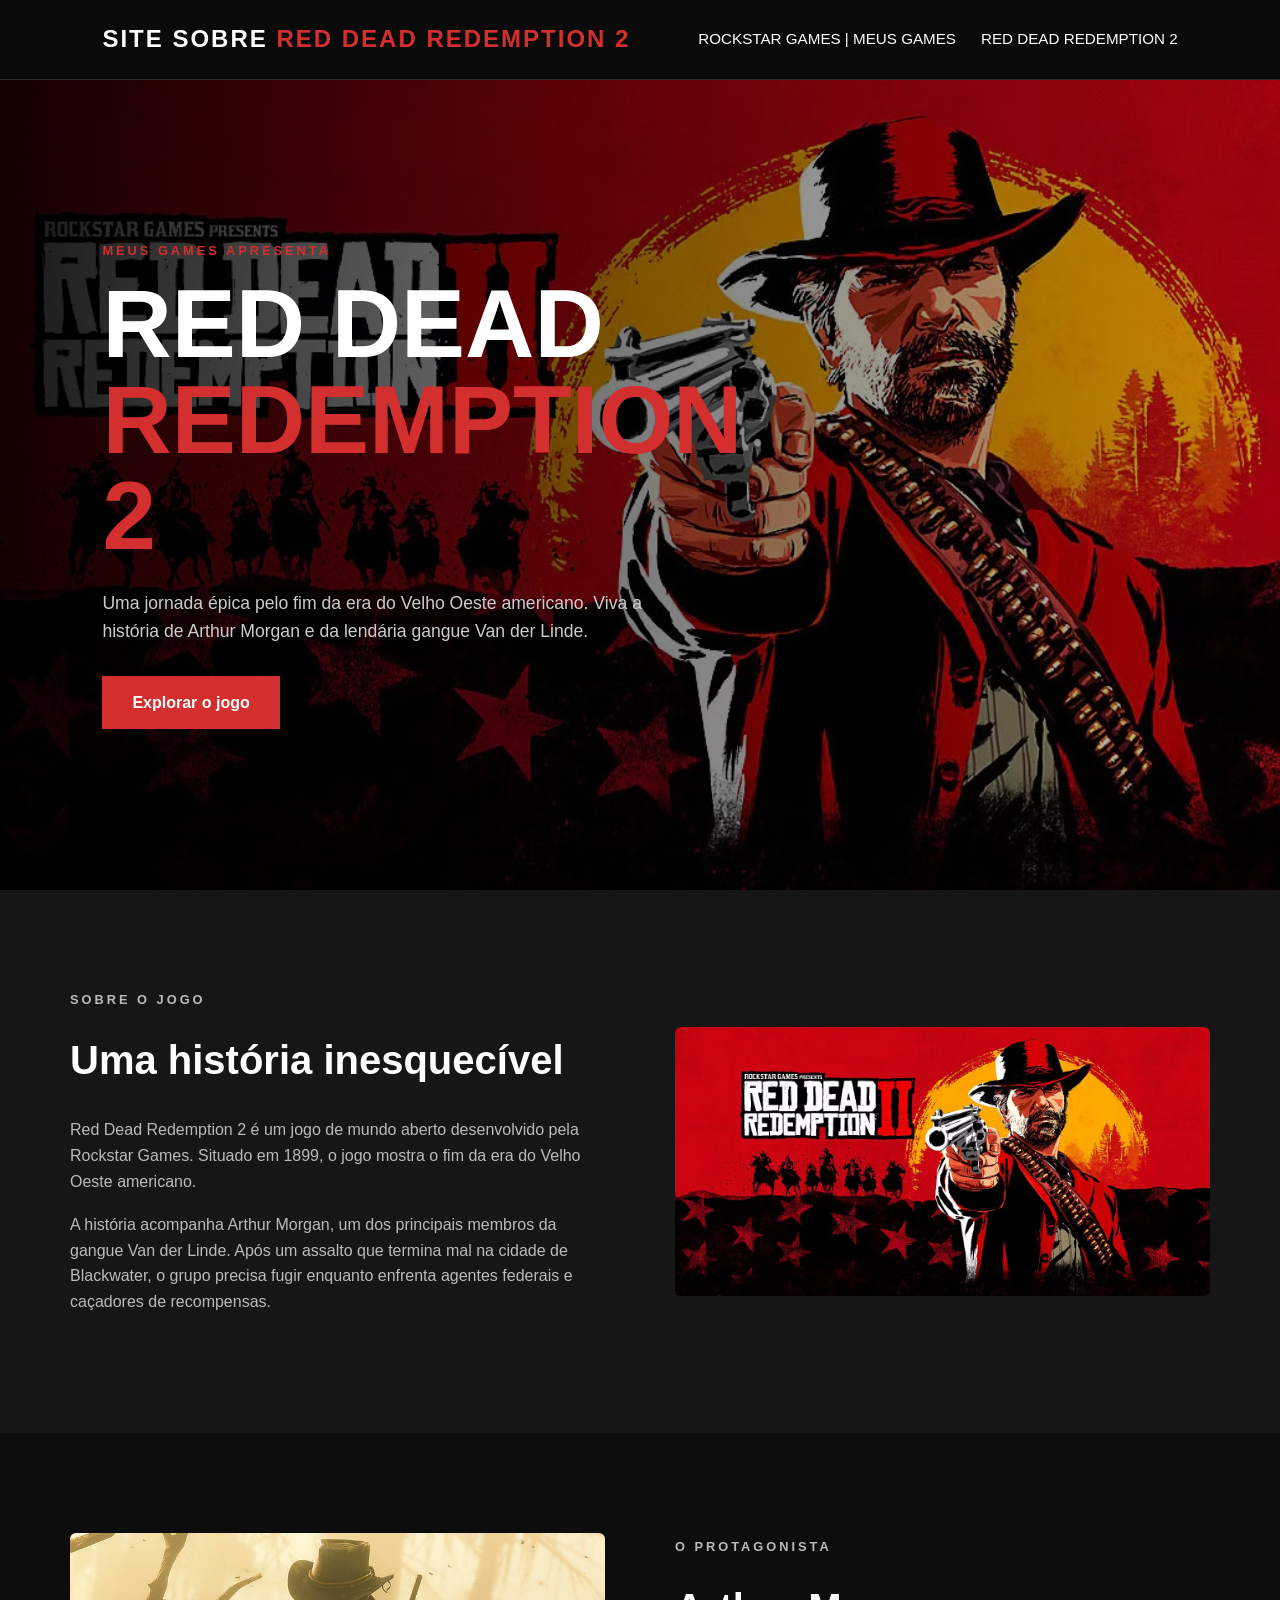
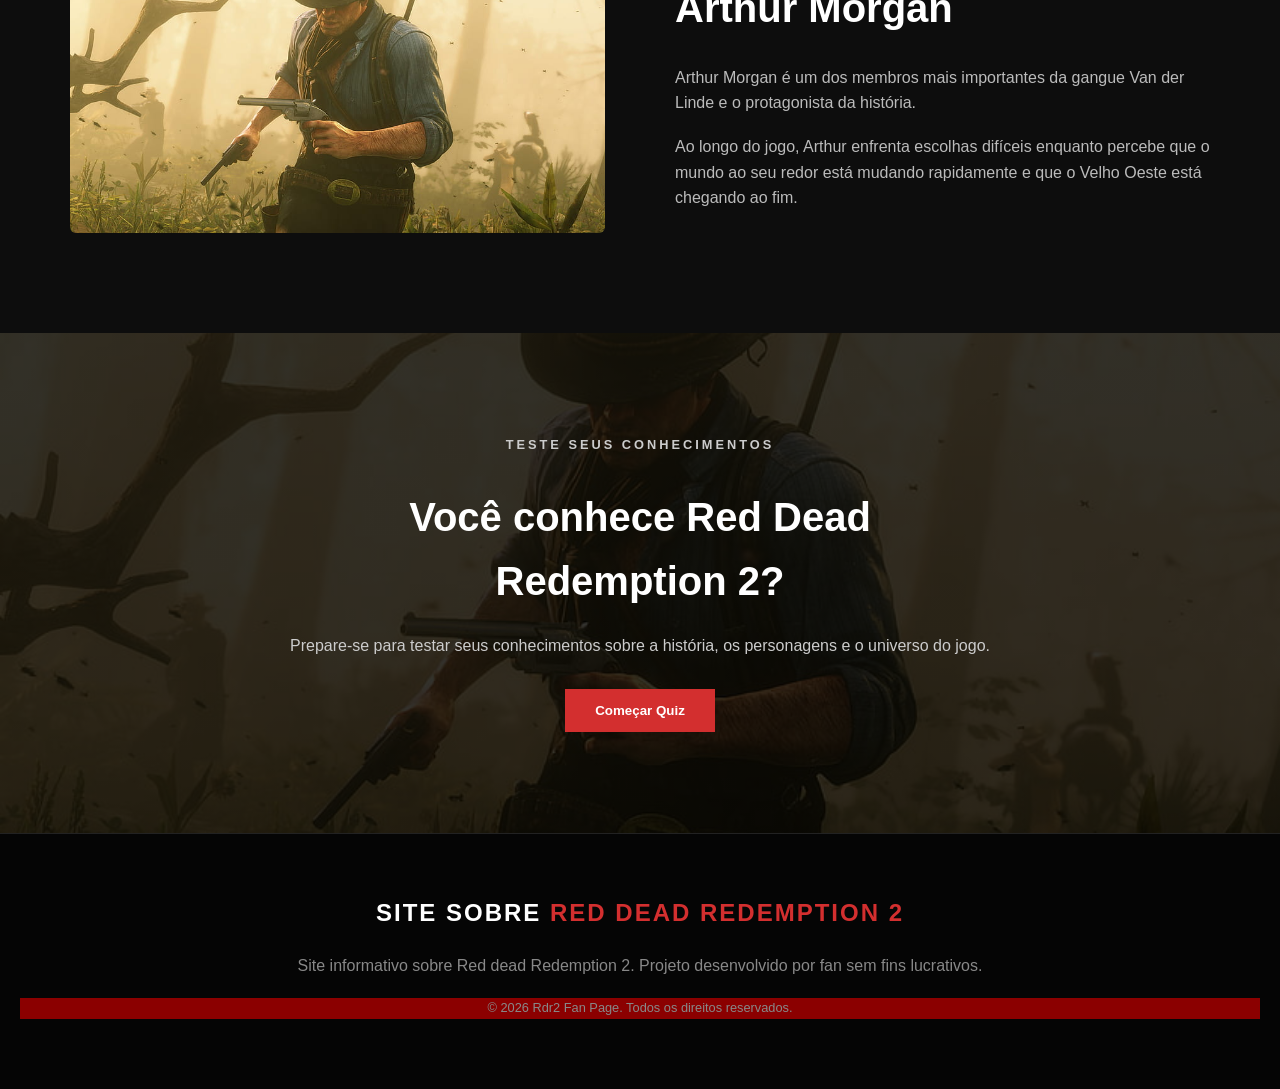
==== commit 0e8628be: "feat: site sobre rdr2" ====
--- a/index.html
+++ b/index.html
@@ -29,7 +29,7 @@
 
             <a href="./page2.html">ROCKSTAR GAMES  | MEUS GAMES</a>
 
-            <a href="#rdr2">RDR2</a>
+            <a href="#rdr2">RED DEAD REDEMPTION 2</a>
 
 
         </nav>
@@ -184,6 +184,3 @@
 </body>
 
 </html>
-<p class="triste">
-     
-</p>
--- a/assets/css/style.css
+++ b/assets/css/style.css
@@ -1,233 +1,272 @@
 
 * {
-  margin: 0;
-  padding: 0;
-  box-sizing: border-box;
-  }
+    margin: 0;
+    padding: 0;
+    box-sizing: border-box;
+}
+
 html {
-scroll-behavior: smooth;
-}
+    scroll-behavior: smooth;
+    scroll-padding-top: 100px;
+}
+
 body {
-font-family: Arial, Helvetica, sans-serif;
-background-color: #111;
-color: #fff;
-line-height: 1.6;
-}
+    font-family: Arial, Helvetica, sans-serif;
+    background-color: #111;
+    color: #fff;
+    line-height: 1.6;
+}
+
+/* =========================
+   HEADER
+========================= */
+
 .header {
-width: 100%;
-min-height: 80px;
-display: flex;
-align-items: center;
-justify-content: space-between;
-padding: 0 8%;
-background-color: #0a0a0a;
-position: sticky;
-top: 0;
-z-index: 1000;
-border-bottom: 1px solid #2a2a2a;
-}
+    width: 100%;
+    min-height: 80px;
+    display: flex;
+    align-items: center;
+    justify-content: space-between;
+    padding: 0 8%;
+    background-color: #0a0a0a;
+    position: sticky;
+    top: 0;
+    z-index: 1000;
+    border-bottom: 1px solid #2a2a2a;
+}
+
 .logo {
-font-size: 1.5rem;
-font-weight: bold;
-letter-spacing: 2px;
-}
+    font-size: 1.5rem;
+    font-weight: bold;
+    letter-spacing: 2px;
+}
+
 .logo a {
-color: #fff;
-text-decoration: none;
-}
+    color: #fff;
+    text-decoration: none;
+}
+
 .logo span {
-color: #d32f2f;
-}
+    color: #d32f2f;
+}
+
 .menu {
-display: flex;
-gap: 25px;
-}
+    display: flex;
+    gap: 25px;
+}
+
 .menu a {
-color: #fff;
-text-decoration: none;
-font-size: 0.95rem;
-transition: 0.3s;
-}
+    color: #fff;
+    text-decoration: none;
+    font-size: 0.95rem;
+    transition: 0.3s;
+}
+
 .menu a:hover {
-color: #d32f2f;
+    color: #d32f2f;
 }
 .hero {
-min-height: 90vh;
-display: flex;
-align-items: center;
-padding: 80px 8%;
-background:
-    linear-gradient(
-        90deg,
-        rgba(0, 0, 0, 0.9),
-        rgba(0, 0, 0, 0.5),
-        rgba(0, 0, 0, 0.2)
-    ),
-    url("../img.download/red-dead-redemption-2-hero-banner-03-ps4-us-07jun18.avif");
-
-background-size: cover;
-background-position: center;
-}
+    min-height: 90vh;
+    display: flex;
+    align-items: center;
+    padding: 80px 8%;
+
+    background:
+        linear-gradient(
+            90deg,
+            rgba(0, 0, 0, 0.9),
+            rgba(0, 0, 0, 0.5),
+            rgba(0, 0, 0, 0.2)
+        ),
+        url("../img.download/red-dead-redemption-2-hero-banner-03-ps4-us-07jun18.avif");
+
+    background-size: cover;
+    background-position: center;
+}
+
 .hero-conteudo {
-max-width: 650px;
-}
+    max-width: 650px;
+}
+
 .subtitulo {
-color: #d32f2f;
-font-size: 0.8rem;
-font-weight: bold;
-letter-spacing: 3px;
-margin-bottom: 15px;
-}
+    color: #d32f2f;
+    font-size: 0.8rem;
+    font-weight: bold;
+    letter-spacing: 3px;
+    margin-bottom: 15px;
+}
+
 .hero h1 {
-font-size: clamp(3rem, 8vw, 6rem);
-line-height: 1;
-margin-bottom: 25px;
-text-transform: uppercase;
-}
+    font-size: clamp(3rem, 8vw, 6rem);
+    line-height: 1;
+    margin-bottom: 25px;
+    text-transform: uppercase;
+}
+
 .hero h1 span {
-color: #d32f2f;
-}
+    color: #d32f2f;
+}
+
 .descricao {
-max-width: 550px;
-font-size: 1.1rem;
-color: #ccc;
-margin-bottom: 30px;
-}
+    max-width: 550px;
+    font-size: 1.1rem;
+    color: #ccc;
+    margin-bottom: 30px;
+}
+
 .botao {
-display: inline-block;
-background-color: #d32f2f;
-color: #fff;
-padding: 14px 30px;
-border: none;
-text-decoration: none;
-font-weight: bold;
-cursor: pointer;
-transition: 0.3s;
-}
+    display: inline-block;
+    background-color: #d32f2f;
+    color: #fff;
+    padding: 14px 30px;
+    border: none;
+    text-decoration: none;
+    font-weight: bold;
+    cursor: pointer;
+    transition: 0.3s;
+}
+
 .botao:hover {
-background-color: #fff;
-color: #111;
-transform: translateY(-3px);
-}
+    background-color: #fff;
+    color: #111;
+    transform: translateY(-3px);
+}
+
 .container {
-max-width: 1200px;
-margin: auto;
-padding: 100px 30px;
-display: flex;
-align-items: center;
-gap: 70px;
-}
+    max-width: 1200px;
+    margin: auto;
+    padding: 100px 30px;
+    display: flex;
+    align-items: center;
+    gap: 70px;
+}
+
 .sobre {
-background-color: #161616;
-}
+    background-color: #161616;
+}
+
 .texto-sobre,
 .texto-personagem {
-flex: 1;
-}
+    flex: 1;
+}
+
 .texto-sobre h2,
 .texto-personagem h2,
 .quiz h2 {
-font-size: 2.5rem;
-margin-bottom: 25px;
-}
+    font-size: 2.5rem;
+    margin-bottom: 25px;
+}
+
 .texto-sobre p,
 .texto-personagem p {
-color: #bbb;
-margin-bottom: 18px;
-}
+    color: #bbb;
+    margin-bottom: 18px;
+}
+
 .imagem-sobre,
 .imagem-personagem {
-flex: 1;
-}
+    flex: 1;
+}
+
 .imagem-sobre img,
 .imagem-personagem img {
-width: 100%;
-display: block;
-border-radius: 6px;
-transition: transform 0.4s ease;
-}
+    width: 100%;
+    display: block;
+    border-radius: 6px;
+    transition: transform 0.4s ease;
+}
+
 .imagem-sobre img:hover,
 .imagem-personagem img:hover {
-transform: scale(1.03);
-}
+    transform: scale(1.03);
+}
+
 .personagem {
-background-color: #0d0d0d;
-}
+    background-color: #0d0d0d;
+}
+
 .quiz {
-min-height: 500px;
-display: flex;
-align-items: center;
-justify-content: center;
-text-align: center;
-padding: 80px 20px;
-background:
-    linear-gradient(
-        rgba(0, 0, 0, 0.8),
-        rgba(0, 0, 0, 0.8)
-    ),
-    url("../img.download/desktop-wallpaper-red-dead-redemption-2-ps4-new-games-background-and.jpg");
-
-background-size: cover;
-background-position: center;
-}
+    min-height: 500px;
+    display: flex;
+    align-items: center;
+    justify-content: center;
+    text-align: center;
+    padding: 80px 20px;
+
+    background:
+        linear-gradient(
+            rgba(0, 0, 0, 0.8),
+            rgba(0, 0, 0, 0.8)
+        ),
+        url("../img.download/desktop-wallpaper-red-dead-redemption-2-ps4-new-games-background-and.jpg");
+
+    background-size: cover;
+    background-position: center;
+}
+
 .quiz-conteudo {
-max-width: 700px;
-}
+    max-width: 700px;
+}
+
 .quiz h2 {
-margin-bottom: 20px;
-}
+    margin-bottom: 20px;
+}
+
 .quiz p {
-color:#ccc;
-margin-bottom: 30px;
-}
+    color: #ccc;
+    margin-bottom: 30px;
+}
+
 .footer {
-text-align: center;
-padding: 60px 20px;
-background-color: #050505;
-border-top: 1px solid #222;
-}
+    text-align: center;
+    padding: 60px 20px;
+    background-color: #050505;
+    border-top: 1px solid #222;
+}
+
 .footer .logo {
-margin-bottom: 20px;
-}
+    margin-bottom: 20px;
+}
+
 .footer p {
-color: #888;
-margin-bottom: 10px;
-}
+    color: #888;
+    margin-bottom: 10px;
+}
+
 .copyright {
-font-size: 0.8rem;
-margin-top: 20px;
-background-color: #8b0000;
-}
+    font-size: 0.8rem;
+    margin-top: 20px;
+    background-color: #8b0000;
+}
+
 @media (max-width: 800px) {
-.header {
-    flex-direction: column;
-    padding: 20px;
-    gap: 20px;
-}
-.menu {
-    gap: 15px;
-    flex-wrap: wrap;
-    justify-content: center;
-}
-.container {
-    flex-direction: column;
-    gap: 40px;
-    padding: 70px 25px;
-}
-.texto-sobre h2,
-.texto-personagem h2,
-.quiz h2 {
-    font-size: 2rem;
-}
-.hero {
-    text-align: center;
-    justify-content: center;
-}
-}
-.triste {
-    align-items: center;
-    text-align: center;
-    color: #8b0000;
-    background-color: darkgoldenrod;
-    
-}
+
+    .header {
+        flex-direction: column;
+        padding: 20px;
+        gap: 20px;
+    }
+
+    .menu {
+        gap: 15px;
+        flex-wrap: wrap;
+        justify-content: center;
+    }
+
+    .container {
+        flex-direction: column;
+        gap: 40px;
+        padding: 70px 25px;
+    }
+
+    .texto-sobre h2,
+    .texto-personagem h2,
+    .quiz h2 {
+        font-size: 2rem;
+    }
+
+    .hero {
+        text-align: center;
+        justify-content: center;
+    }
+}
